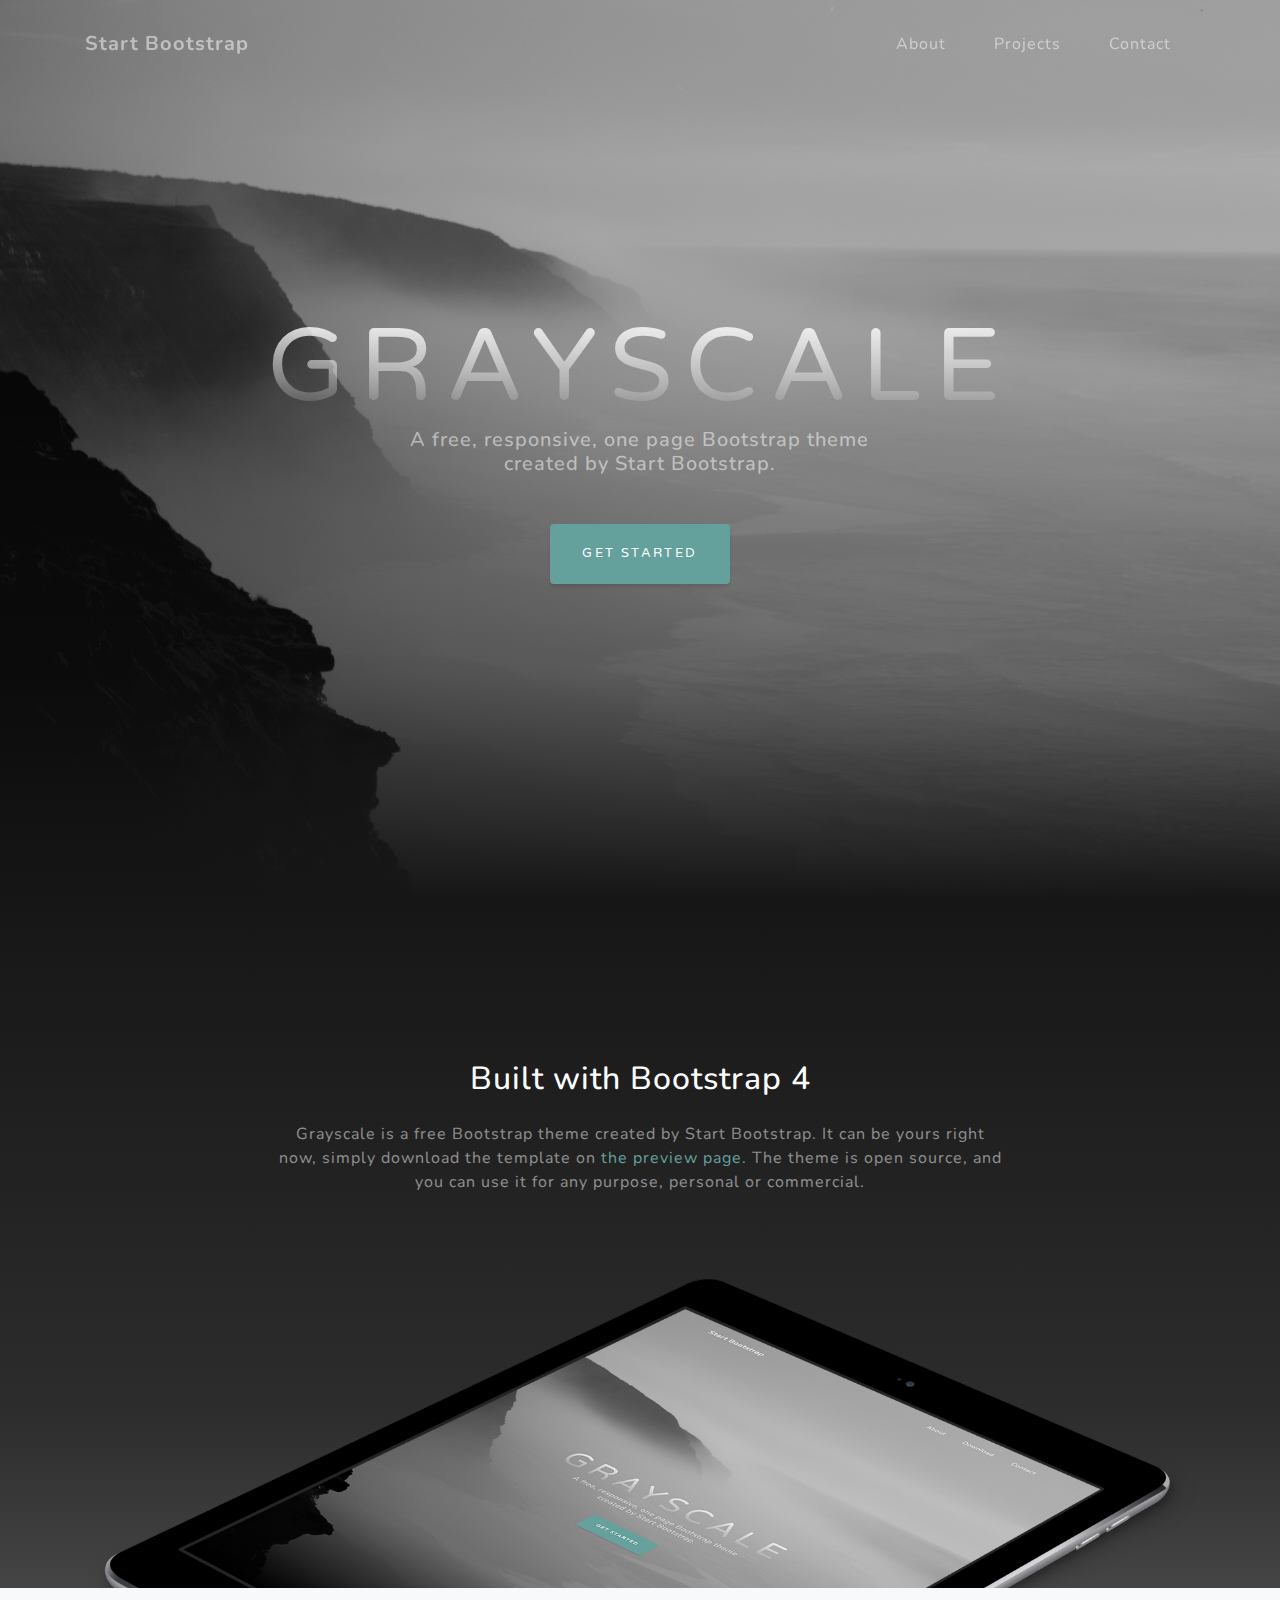
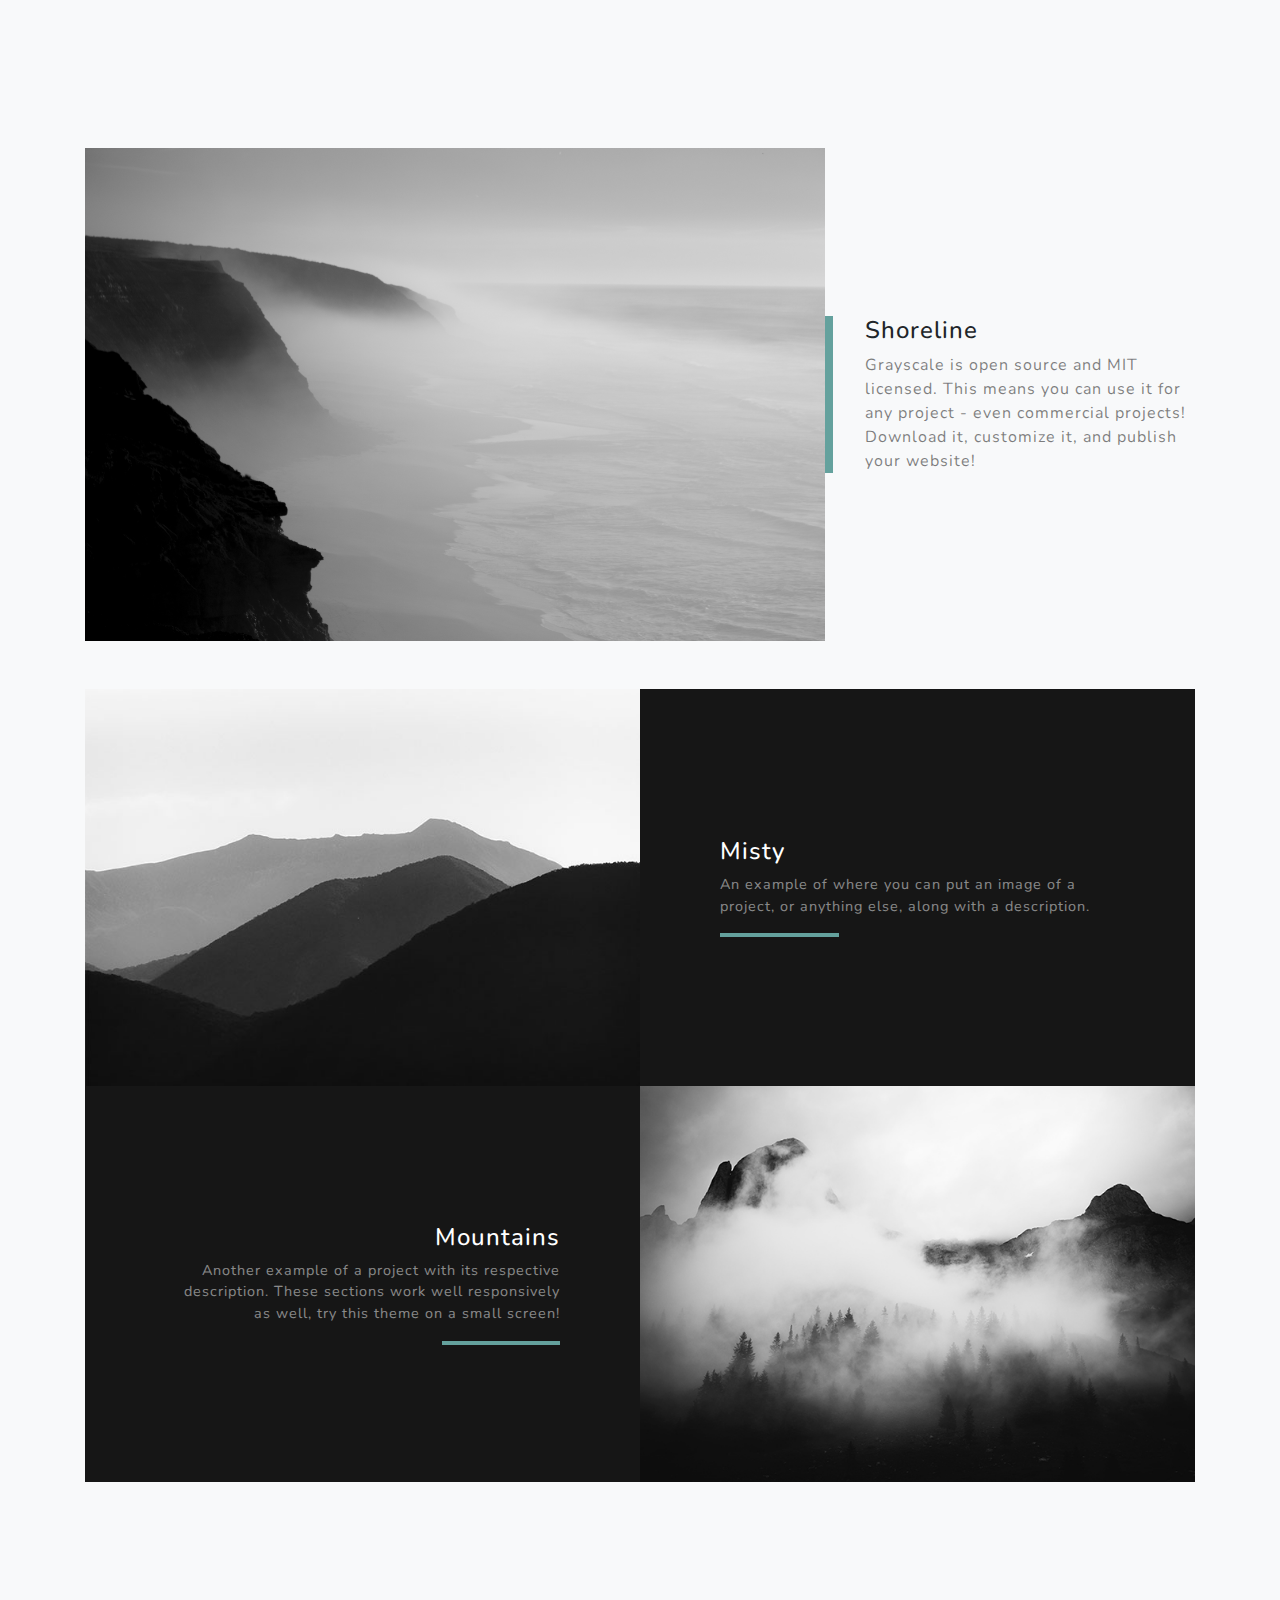
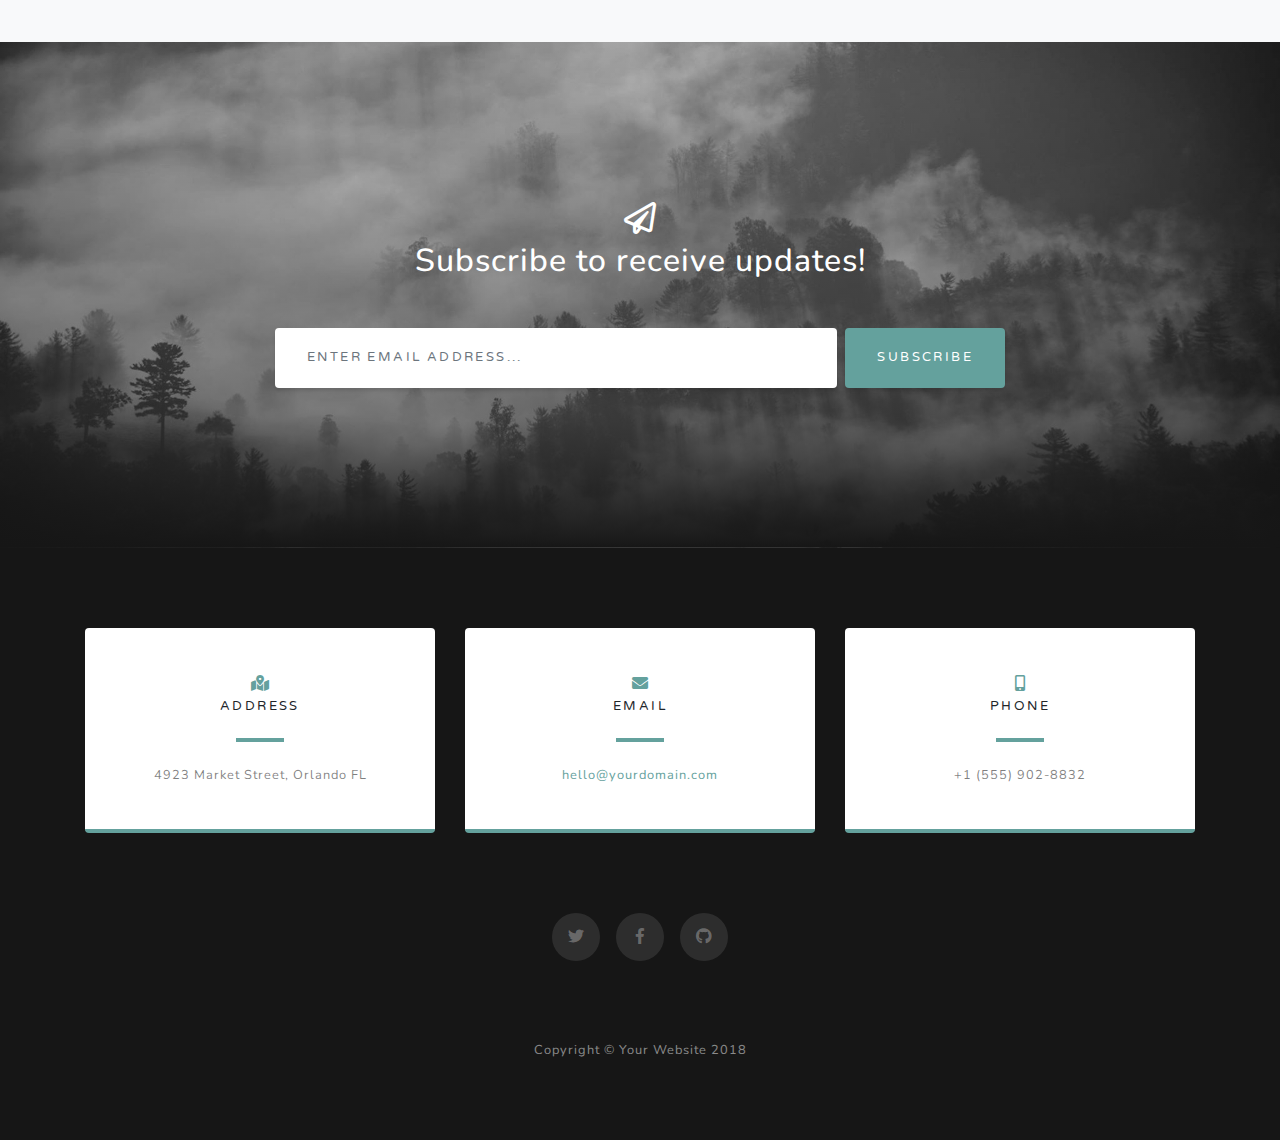
==== startbootstrap-grayscale-gh-pages/startbootstrap-grayscale-gh-pages/index.html @ c55bbbba "initial commit" ====
<!DOCTYPE html>
<html lang="en">

  <head>

    <meta charset="utf-8">
    <meta name="viewport" content="width=device-width, initial-scale=1, shrink-to-fit=no">
    <meta name="description" content="">
    <meta name="author" content="">

    <title>Grayscale - Start Bootstrap Theme</title>

    <!-- Bootstrap core CSS -->
    <link href="vendor/bootstrap/css/bootstrap.min.css" rel="stylesheet">

    <!-- Custom fonts for this template -->
    <link href="vendor/fontawesome-free/css/all.min.css" rel="stylesheet">
    <link href="https://fonts.googleapis.com/css?family=Varela+Round" rel="stylesheet">
    <link href="https://fonts.googleapis.com/css?family=Nunito:200,200i,300,300i,400,400i,600,600i,700,700i,800,800i,900,900i" rel="stylesheet">

    <!-- Custom styles for this template -->
    <link href="css/grayscale.min.css" rel="stylesheet">

  </head>

  <body id="page-top">

    <!-- Navigation -->
    <nav class="navbar navbar-expand-lg navbar-light fixed-top" id="mainNav">
      <div class="container">
        <a class="navbar-brand js-scroll-trigger" href="#page-top">Start Bootstrap</a>
        <button class="navbar-toggler navbar-toggler-right" type="button" data-toggle="collapse" data-target="#navbarResponsive" aria-controls="navbarResponsive" aria-expanded="false" aria-label="Toggle navigation">
          Menu
          <i class="fas fa-bars"></i>
        </button>
        <div class="collapse navbar-collapse" id="navbarResponsive">
          <ul class="navbar-nav ml-auto">
            <li class="nav-item">
              <a class="nav-link js-scroll-trigger" href="#about">About</a>
            </li>
            <li class="nav-item">
              <a class="nav-link js-scroll-trigger" href="#projects">Projects</a>
            </li>
            <li class="nav-item">
              <a class="nav-link js-scroll-trigger" href="#signup">Contact</a>
            </li>
          </ul>
        </div>
      </div>
    </nav>

    <!-- Header -->
    <header class="masthead">
      <div class="container d-flex h-100 align-items-center">
        <div class="mx-auto text-center">
          <h1 class="mx-auto my-0 text-uppercase">Grayscale</h1>
          <h2 class="text-white-50 mx-auto mt-2 mb-5">A free, responsive, one page Bootstrap theme created by Start Bootstrap.</h2>
          <a href="#about" class="btn btn-primary js-scroll-trigger">Get Started</a>
        </div>
      </div>
    </header>

    <!-- About Section -->
    <section id="about" class="about-section text-center">
      <div class="container">
        <div class="row">
          <div class="col-lg-8 mx-auto">
            <h2 class="text-white mb-4">Built with Bootstrap 4</h2>
            <p class="text-white-50">Grayscale is a free Bootstrap theme created by Start Bootstrap. It can be yours right now, simply download the template on
              <a href="http://startbootstrap.com/template-overviews/grayscale/">the preview page</a>. The theme is open source, and you can use it for any purpose, personal or commercial.</p>
          </div>
        </div>
        <img src="img/ipad.png" class="img-fluid" alt="">
      </div>
    </section>

    <!-- Projects Section -->
    <section id="projects" class="projects-section bg-light">
      <div class="container">

        <!-- Featured Project Row -->
        <div class="row align-items-center no-gutters mb-4 mb-lg-5">
          <div class="col-xl-8 col-lg-7">
            <img class="img-fluid mb-3 mb-lg-0" src="img/bg-masthead.jpg" alt="">
          </div>
          <div class="col-xl-4 col-lg-5">
            <div class="featured-text text-center text-lg-left">
              <h4>Shoreline</h4>
              <p class="text-black-50 mb-0">Grayscale is open source and MIT licensed. This means you can use it for any project - even commercial projects! Download it, customize it, and publish your website!</p>
            </div>
          </div>
        </div>

        <!-- Project One Row -->
        <div class="row justify-content-center no-gutters mb-5 mb-lg-0">
          <div class="col-lg-6">
            <img class="img-fluid" src="img/demo-image-01.jpg" alt="">
          </div>
          <div class="col-lg-6">
            <div class="bg-black text-center h-100 project">
              <div class="d-flex h-100">
                <div class="project-text w-100 my-auto text-center text-lg-left">
                  <h4 class="text-white">Misty</h4>
                  <p class="mb-0 text-white-50">An example of where you can put an image of a project, or anything else, along with a description.</p>
                  <hr class="d-none d-lg-block mb-0 ml-0">
                </div>
              </div>
            </div>
          </div>
        </div>

        <!-- Project Two Row -->
        <div class="row justify-content-center no-gutters">
          <div class="col-lg-6">
            <img class="img-fluid" src="img/demo-image-02.jpg" alt="">
          </div>
          <div class="col-lg-6 order-lg-first">
            <div class="bg-black text-center h-100 project">
              <div class="d-flex h-100">
                <div class="project-text w-100 my-auto text-center text-lg-right">
                  <h4 class="text-white">Mountains</h4>
                  <p class="mb-0 text-white-50">Another example of a project with its respective description. These sections work well responsively as well, try this theme on a small screen!</p>
                  <hr class="d-none d-lg-block mb-0 mr-0">
                </div>
              </div>
            </div>
          </div>
        </div>

      </div>
    </section>

    <!-- Signup Section -->
    <section id="signup" class="signup-section">
      <div class="container">
        <div class="row">
          <div class="col-md-10 col-lg-8 mx-auto text-center">

            <i class="far fa-paper-plane fa-2x mb-2 text-white"></i>
            <h2 class="text-white mb-5">Subscribe to receive updates!</h2>

            <form class="form-inline d-flex">
              <input type="email" class="form-control flex-fill mr-0 mr-sm-2 mb-3 mb-sm-0" id="inputEmail" placeholder="Enter email address...">
              <button type="submit" class="btn btn-primary mx-auto">Subscribe</button>
            </form>

          </div>
        </div>
      </div>
    </section>

    <!-- Contact Section -->
    <section class="contact-section bg-black">
      <div class="container">

        <div class="row">

          <div class="col-md-4 mb-3 mb-md-0">
            <div class="card py-4 h-100">
              <div class="card-body text-center">
                <i class="fas fa-map-marked-alt text-primary mb-2"></i>
                <h4 class="text-uppercase m-0">Address</h4>
                <hr class="my-4">
                <div class="small text-black-50">4923 Market Street, Orlando FL</div>
              </div>
            </div>
          </div>

          <div class="col-md-4 mb-3 mb-md-0">
            <div class="card py-4 h-100">
              <div class="card-body text-center">
                <i class="fas fa-envelope text-primary mb-2"></i>
                <h4 class="text-uppercase m-0">Email</h4>
                <hr class="my-4">
                <div class="small text-black-50">
                  <a href="#">hello@yourdomain.com</a>
                </div>
              </div>
            </div>
          </div>

          <div class="col-md-4 mb-3 mb-md-0">
            <div class="card py-4 h-100">
              <div class="card-body text-center">
                <i class="fas fa-mobile-alt text-primary mb-2"></i>
                <h4 class="text-uppercase m-0">Phone</h4>
                <hr class="my-4">
                <div class="small text-black-50">+1 (555) 902-8832</div>
              </div>
            </div>
          </div>
        </div>

        <div class="social d-flex justify-content-center">
          <a href="#" class="mx-2">
            <i class="fab fa-twitter"></i>
          </a>
          <a href="#" class="mx-2">
            <i class="fab fa-facebook-f"></i>
          </a>
          <a href="#" class="mx-2">
            <i class="fab fa-github"></i>
          </a>
        </div>

      </div>
    </section>

    <!-- Footer -->
    <footer class="bg-black small text-center text-white-50">
      <div class="container">
        Copyright &copy; Your Website 2018
      </div>
    </footer>

    <!-- Bootstrap core JavaScript -->
    <script src="vendor/jquery/jquery.min.js"></script>
    <script src="vendor/bootstrap/js/bootstrap.bundle.min.js"></script>

    <!-- Plugin JavaScript -->
    <script src="vendor/jquery-easing/jquery.easing.min.js"></script>

    <!-- Custom scripts for this template -->
    <script src="js/grayscale.min.js"></script>

  </body>

</html>
---- startbootstrap-grayscale-gh-pages/startbootstrap-grayscale-gh-pages/vendor/fontawesome-free/css/all.min.css ----
/*!
 * Font Awesome Free 5.2.0 by @fontawesome - https://fontawesome.com
 * License - https://fontawesome.com/license (Icons: CC BY 4.0, Fonts: SIL OFL 1.1, Code: MIT License)
 */
.fa,.fab,.fal,.far,.fas{-moz-osx-font-smoothing:grayscale;-webkit-font-smoothing:antialiased;display:inline-block;font-style:normal;font-variant:normal;text-rendering:auto;line-height:1}.fa-lg{font-size:1.33333em;line-height:.75em;vertical-align:-.0667em}.fa-xs{font-size:.75em}.fa-sm{font-size:.875em}.fa-1x{font-size:1em}.fa-2x{font-size:2em}.fa-3x{font-size:3em}.fa-4x{font-size:4em}.fa-5x{font-size:5em}.fa-6x{font-size:6em}.fa-7x{font-size:7em}.fa-8x{font-size:8em}.fa-9x{font-size:9em}.fa-10x{font-size:10em}.fa-fw{text-align:center;width:1.25em}.fa-ul{list-style-type:none;margin-left:2.5em;padding-left:0}.fa-ul>li{position:relative}.fa-li{left:-2em;position:absolute;text-align:center;width:2em;line-height:inherit}.fa-border{border:.08em solid #eee;border-radius:.1em;padding:.2em .25em .15em}.fa-pull-left{float:left}.fa-pull-right{float:right}.fa.fa-pull-left,.fab.fa-pull-left,.fal.fa-pull-left,.far.fa-pull-left,.fas.fa-pull-left{margin-right:.3em}.fa.fa-pull-right,.fab.fa-pull-right,.fal.fa-pull-right,.far.fa-pull-right,.fas.fa-pull-right{margin-left:.3em}.fa-spin{animation:a 2s infinite linear}.fa-pulse{animation:a 1s infinite steps(8)}@keyframes a{0%{transform:rotate(0deg)}to{transform:rotate(1turn)}}.fa-rotate-90{-ms-filter:"progid:DXImageTransform.Microsoft.BasicImage(rotation=1)";transform:rotate(90deg)}.fa-rotate-180{-ms-filter:"progid:DXImageTransform.Microsoft.BasicImage(rotation=2)";transform:rotate(180deg)}.fa-rotate-270{-ms-filter:"progid:DXImageTransform.Microsoft.BasicImage(rotation=3)";transform:rotate(270deg)}.fa-flip-horizontal{-ms-filter:"progid:DXImageTransform.Microsoft.BasicImage(rotation=0, mirror=1)";transform:scaleX(-1)}.fa-flip-vertical{transform:scaleY(-1)}.fa-flip-horizontal.fa-flip-vertical,.fa-flip-vertical{-ms-filter:"progid:DXImageTransform.Microsoft.BasicImage(rotation=2, mirror=1)"}.fa-flip-horizontal.fa-flip-vertical{transform:scale(-1)}:root .fa-flip-horizontal,:root .fa-flip-vertical,:root .fa-rotate-90,:root .fa-rotate-180,:root .fa-rotate-270{-webkit-filter:none;filter:none}.fa-stack{display:inline-block;height:2em;line-height:2em;position:relative;vertical-align:middle;width:2em}.fa-stack-1x,.fa-stack-2x{left:0;position:absolute;text-align:center;width:100%}.fa-stack-1x{line-height:inherit}.fa-stack-2x{font-size:2em}.fa-inverse{color:#fff}.fa-500px:before{content:"\f26e"}.fa-accessible-icon:before{content:"\f368"}.fa-accusoft:before{content:"\f369"}.fa-address-book:before{content:"\f2b9"}.fa-address-card:before{content:"\f2bb"}.fa-adjust:before{content:"\f042"}.fa-adn:before{content:"\f170"}.fa-adversal:before{content:"\f36a"}.fa-affiliatetheme:before{content:"\f36b"}.fa-air-freshener:before{content:"\f5d0"}.fa-algolia:before{content:"\f36c"}.fa-align-center:before{content:"\f037"}.fa-align-justify:before{content:"\f039"}.fa-align-left:before{content:"\f036"}.fa-align-right:before{content:"\f038"}.fa-allergies:before{content:"\f461"}.fa-amazon:before{content:"\f270"}.fa-amazon-pay:before{content:"\f42c"}.fa-ambulance:before{content:"\f0f9"}.fa-american-sign-language-interpreting:before{content:"\f2a3"}.fa-amilia:before{content:"\f36d"}.fa-anchor:before{content:"\f13d"}.fa-android:before{content:"\f17b"}.fa-angellist:before{content:"\f209"}.fa-angle-double-down:before{content:"\f103"}.fa-angle-double-left:before{content:"\f100"}.fa-angle-double-right:before{content:"\f101"}.fa-angle-double-up:before{content:"\f102"}.fa-angle-down:before{content:"\f107"}.fa-angle-left:before{content:"\f104"}.fa-angle-right:before{content:"\f105"}.fa-angle-up:before{content:"\f106"}.fa-angry:before{content:"\f556"}.fa-angrycreative:before{content:"\f36e"}.fa-angular:before{content:"\f420"}.fa-app-store:before{content:"\f36f"}.fa-app-store-ios:before{content:"\f370"}.fa-apper:before{content:"\f371"}.fa-apple:before{content:"\f179"}.fa-apple-alt:before{content:"\f5d1"}.fa-apple-pay:before{content:"\f415"}.fa-archive:before{content:"\f187"}.fa-archway:before{content:"\f557"}.fa-arrow-alt-circle-down:before{content:"\f358"}.fa-arrow-alt-circle-left:before{content:"\f359"}.fa-arrow-alt-circle-right:before{content:"\f35a"}.fa-arrow-alt-circle-up:before{content:"\f35b"}.fa-arrow-circle-down:before{content:"\f0ab"}.fa-arrow-circle-left:before{content:"\f0a8"}.fa-arrow-circle-right:before{content:"\f0a9"}.fa-arrow-circle-up:before{content:"\f0aa"}.fa-arrow-down:before{content:"\f063"}.fa-arrow-left:before{content:"\f060"}.fa-arrow-right:before{content:"\f061"}.fa-arrow-up:before{content:"\f062"}.fa-arrows-alt:before{content:"\f0b2"}.fa-arrows-alt-h:before{content:"\f337"}.fa-arrows-alt-v:before{content:"\f338"}.fa-assistive-listening-systems:before{content:"\f2a2"}.fa-asterisk:before{content:"\f069"}.fa-asymmetrik:before{content:"\f372"}.fa-at:before{content:"\f1fa"}.fa-atlas:before{content:"\f558"}.fa-atom:before{content:"\f5d2"}.fa-audible:before{content:"\f373"}.fa-audio-description:before{content:"\f29e"}.fa-autoprefixer:before{content:"\f41c"}.fa-avianex:before{content:"\f374"}.fa-aviato:before{content:"\f421"}.fa-award:before{content:"\f559"}.fa-aws:before{content:"\f375"}.fa-backspace:before{content:"\f55a"}.fa-backward:before{content:"\f04a"}.fa-balance-scale:before{content:"\f24e"}.fa-ban:before{content:"\f05e"}.fa-band-aid:before{content:"\f462"}.fa-bandcamp:before{content:"\f2d5"}.fa-barcode:before{content:"\f02a"}.fa-bars:before{content:"\f0c9"}.fa-baseball-ball:before{content:"\f433"}.fa-basketball-ball:before{content:"\f434"}.fa-bath:before{content:"\f2cd"}.fa-battery-empty:before{content:"\f244"}.fa-battery-full:before{content:"\f240"}.fa-battery-half:before{content:"\f242"}.fa-battery-quarter:before{content:"\f243"}.fa-battery-three-quarters:before{content:"\f241"}.fa-bed:before{content:"\f236"}.fa-beer:before{content:"\f0fc"}.fa-behance:before{content:"\f1b4"}.fa-behance-square:before{content:"\f1b5"}.fa-bell:before{content:"\f0f3"}.fa-bell-slash:before{content:"\f1f6"}.fa-bezier-curve:before{content:"\f55b"}.fa-bicycle:before{content:"\f206"}.fa-bimobject:before{content:"\f378"}.fa-binoculars:before{content:"\f1e5"}.fa-birthday-cake:before{content:"\f1fd"}.fa-bitbucket:before{content:"\f171"}.fa-bitcoin:before{content:"\f379"}.fa-bity:before{content:"\f37a"}.fa-black-tie:before{content:"\f27e"}.fa-blackberry:before{content:"\f37b"}.fa-blender:before{content:"\f517"}.fa-blind:before{content:"\f29d"}.fa-blogger:before{content:"\f37c"}.fa-blogger-b:before{content:"\f37d"}.fa-bluetooth:before{content:"\f293"}.fa-bluetooth-b:before{content:"\f294"}.fa-bold:before{content:"\f032"}.fa-bolt:before{content:"\f0e7"}.fa-bomb:before{content:"\f1e2"}.fa-bone:before{content:"\f5d7"}.fa-bong:before{content:"\f55c"}.fa-book:before{content:"\f02d"}.fa-book-open:before{content:"\f518"}.fa-book-reader:before{content:"\f5da"}.fa-bookmark:before{content:"\f02e"}.fa-bowling-ball:before{content:"\f436"}.fa-box:before{content:"\f466"}.fa-box-open:before{content:"\f49e"}.fa-boxes:before{content:"\f468"}.fa-braille:before{content:"\f2a1"}.fa-brain:before{content:"\f5dc"}.fa-briefcase:before{content:"\f0b1"}.fa-briefcase-medical:before{content:"\f469"}.fa-broadcast-tower:before{content:"\f519"}.fa-broom:before{content:"\f51a"}.fa-brush:before{content:"\f55d"}.fa-btc:before{content:"\f15a"}.fa-bug:before{content:"\f188"}.fa-building:before{content:"\f1ad"}.fa-bullhorn:before{content:"\f0a1"}.fa-bullseye:before{content:"\f140"}.fa-burn:before{content:"\f46a"}.fa-buromobelexperte:before{content:"\f37f"}.fa-bus:before{content:"\f207"}.fa-bus-alt:before{content:"\f55e"}.fa-buysellads:before{content:"\f20d"}.fa-calculator:before{content:"\f1ec"}.fa-calendar:before{content:"\f133"}.fa-calendar-alt:before{content:"\f073"}.fa-calendar-check:before{content:"\f274"}.fa-calendar-minus:before{content:"\f272"}.fa-calendar-plus:before{content:"\f271"}.fa-calendar-times:before{content:"\f273"}.fa-camera:before{content:"\f030"}.fa-camera-retro:before{content:"\f083"}.fa-cannabis:before{content:"\f55f"}.fa-capsules:before{content:"\f46b"}.fa-car:before{content:"\f1b9"}.fa-car-alt:before{content:"\f5de"}.fa-car-battery:before{content:"\f5df"}.fa-car-crash:before{content:"\f5e1"}.fa-car-side:before{content:"\f5e4"}.fa-caret-down:before{content:"\f0d7"}.fa-caret-left:before{content:"\f0d9"}.fa-caret-right:before{content:"\f0da"}.fa-caret-square-down:before{content:"\f150"}.fa-caret-square-left:before{content:"\f191"}.fa-caret-square-right:before{content:"\f152"}.fa-caret-square-up:before{content:"\f151"}.fa-caret-up:before{content:"\f0d8"}.fa-cart-arrow-down:before{content:"\f218"}.fa-cart-plus:before{content:"\f217"}.fa-cc-amazon-pay:before{content:"\f42d"}.fa-cc-amex:before{content:"\f1f3"}.fa-cc-apple-pay:before{content:"\f416"}.fa-cc-diners-club:before{content:"\f24c"}.fa-cc-discover:before{content:"\f1f2"}.fa-cc-jcb:before{content:"\f24b"}.fa-cc-mastercard:before{content:"\f1f1"}.fa-cc-paypal:before{content:"\f1f4"}.fa-cc-stripe:before{content:"\f1f5"}.fa-cc-visa:before{content:"\f1f0"}.fa-centercode:before{content:"\f380"}.fa-certificate:before{content:"\f0a3"}.fa-chalkboard:before{content:"\f51b"}.fa-chalkboard-teacher:before{content:"\f51c"}.fa-charging-station:before{content:"\f5e7"}.fa-chart-area:before{content:"\f1fe"}.fa-chart-bar:before{content:"\f080"}.fa-chart-line:before{content:"\f201"}.fa-chart-pie:before{content:"\f200"}.fa-check:before{content:"\f00c"}.fa-check-circle:before{content:"\f058"}.fa-check-double:before{content:"\f560"}.fa-check-square:before{content:"\f14a"}.fa-chess:before{content:"\f439"}.fa-chess-bishop:before{content:"\f43a"}.fa-chess-board:before{content:"\f43c"}.fa-chess-king:before{content:"\f43f"}.fa-chess-knight:before{content:"\f441"}.fa-chess-pawn:before{content:"\f443"}.fa-chess-queen:before{content:"\f445"}.fa-chess-rook:before{content:"\f447"}.fa-chevron-circle-down:before{content:"\f13a"}.fa-chevron-circle-left:before{content:"\f137"}.fa-chevron-circle-right:before{content:"\f138"}.fa-chevron-circle-up:before{content:"\f139"}.fa-chevron-down:before{content:"\f078"}.fa-chevron-left:before{content:"\f053"}.fa-chevron-right:before{content:"\f054"}.fa-chevron-up:before{content:"\f077"}.fa-child:before{content:"\f1ae"}.fa-chrome:before{content:"\f268"}.fa-church:before{content:"\f51d"}.fa-circle:before{content:"\f111"}.fa-circle-notch:before{content:"\f1ce"}.fa-clipboard:before{content:"\f328"}.fa-clipboard-check:before{content:"\f46c"}.fa-clipboard-list:before{content:"\f46d"}.fa-clock:before{content:"\f017"}.fa-clone:before{content:"\f24d"}.fa-closed-captioning:before{content:"\f20a"}.fa-cloud:before{content:"\f0c2"}.fa-cloud-download-alt:before{content:"\f381"}.fa-cloud-upload-alt:before{content:"\f382"}.fa-cloudscale:before{content:"\f383"}.fa-cloudsmith:before{content:"\f384"}.fa-cloudversify:before{content:"\f385"}.fa-cocktail:before{content:"\f561"}.fa-code:before{content:"\f121"}.fa-code-branch:before{content:"\f126"}.fa-codepen:before{content:"\f1cb"}.fa-codiepie:before{content:"\f284"}.fa-coffee:before{content:"\f0f4"}.fa-cog:before{content:"\f013"}.fa-cogs:before{content:"\f085"}.fa-coins:before{content:"\f51e"}.fa-columns:before{content:"\f0db"}.fa-comment:before{content:"\f075"}.fa-comment-alt:before{content:"\f27a"}.fa-comment-dots:before{content:"\f4ad"}.fa-comment-slash:before{content:"\f4b3"}.fa-comments:before{content:"\f086"}.fa-compact-disc:before{content:"\f51f"}.fa-compass:before{content:"\f14e"}.fa-compress:before{content:"\f066"}.fa-concierge-bell:before{content:"\f562"}.fa-connectdevelop:before{content:"\f20e"}.fa-contao:before{content:"\f26d"}.fa-cookie:before{content:"\f563"}.fa-cookie-bite:before{content:"\f564"}.fa-copy:before{content:"\f0c5"}.fa-copyright:before{content:"\f1f9"}.fa-couch:before{content:"\f4b8"}.fa-cpanel:before{content:"\f388"}.fa-creative-commons:before{content:"\f25e"}.fa-creative-commons-by:before{content:"\f4e7"}.fa-creative-commons-nc:before{content:"\f4e8"}.fa-creative-commons-nc-eu:before{content:"\f4e9"}.fa-creative-commons-nc-jp:before{content:"\f4ea"}.fa-creative-commons-nd:before{content:"\f4eb"}.fa-creative-commons-pd:before{content:"\f4ec"}.fa-creative-commons-pd-alt:before{content:"\f4ed"}.fa-creative-commons-remix:before{content:"\f4ee"}.fa-creative-commons-sa:before{content:"\f4ef"}.fa-creative-commons-sampling:before{content:"\f4f0"}.fa-creative-commons-sampling-plus:before{content:"\f4f1"}.fa-creative-commons-share:before{content:"\f4f2"}.fa-credit-card:before{content:"\f09d"}.fa-crop:before{content:"\f125"}.fa-crop-alt:before{content:"\f565"}.fa-crosshairs:before{content:"\f05b"}.fa-crow:before{content:"\f520"}.fa-crown:before{content:"\f521"}.fa-css3:before{content:"\f13c"}.fa-css3-alt:before{content:"\f38b"}.fa-cube:before{content:"\f1b2"}.fa-cubes:before{content:"\f1b3"}.fa-cut:before{content:"\f0c4"}.fa-cuttlefish:before{content:"\f38c"}.fa-d-and-d:before{content:"\f38d"}.fa-dashcube:before{content:"\f210"}.fa-database:before{content:"\f1c0"}.fa-deaf:before{content:"\f2a4"}.fa-delicious:before{content:"\f1a5"}.fa-deploydog:before{content:"\f38e"}.fa-deskpro:before{content:"\f38f"}.fa-desktop:before{content:"\f108"}.fa-deviantart:before{content:"\f1bd"}.fa-diagnoses:before{content:"\f470"}.fa-dice:before{content:"\f522"}.fa-dice-five:before{content:"\f523"}.fa-dice-four:before{content:"\f524"}.fa-dice-one:before{content:"\f525"}.fa-dice-six:before{content:"\f526"}.fa-dice-three:before{content:"\f527"}.fa-dice-two:before{content:"\f528"}.fa-digg:before{content:"\f1a6"}.fa-digital-ocean:before{content:"\f391"}.fa-digital-tachograph:before{content:"\f566"}.fa-directions:before{content:"\f5eb"}.fa-discord:before{content:"\f392"}.fa-discourse:before{content:"\f393"}.fa-divide:before{content:"\f529"}.fa-dizzy:before{content:"\f567"}.fa-dna:before{content:"\f471"}.fa-dochub:before{content:"\f394"}.fa-docker:before{content:"\f395"}.fa-dollar-sign:before{content:"\f155"}.fa-dolly:before{content:"\f472"}.fa-dolly-flatbed:before{content:"\f474"}.fa-donate:before{content:"\f4b9"}.fa-door-closed:before{content:"\f52a"}.fa-door-open:before{content:"\f52b"}.fa-dot-circle:before{content:"\f192"}.fa-dove:before{content:"\f4ba"}.fa-download:before{content:"\f019"}.fa-draft2digital:before{content:"\f396"}.fa-drafting-compass:before{content:"\f568"}.fa-draw-polygon:before{content:"\f5ee"}.fa-dribbble:before{content:"\f17d"}.fa-dribbble-square:before{content:"\f397"}.fa-dropbox:before{content:"\f16b"}.fa-drum:before{content:"\f569"}.fa-drum-steelpan:before{content:"\f56a"}.fa-drupal:before{content:"\f1a9"}.fa-dumbbell:before{content:"\f44b"}.fa-dyalog:before{content:"\f399"}.fa-earlybirds:before{content:"\f39a"}.fa-ebay:before{content:"\f4f4"}.fa-edge:before{content:"\f282"}.fa-edit:before{content:"\f044"}.fa-eject:before{content:"\f052"}.fa-elementor:before{content:"\f430"}.fa-ellipsis-h:before{content:"\f141"}.fa-ellipsis-v:before{content:"\f142"}.fa-ello:before{content:"\f5f1"}.fa-ember:before{content:"\f423"}.fa-empire:before{content:"\f1d1"}.fa-envelope:before{content:"\f0e0"}.fa-envelope-open:before{content:"\f2b6"}.fa-envelope-square:before{content:"\f199"}.fa-envira:before{content:"\f299"}.fa-equals:before{content:"\f52c"}.fa-eraser:before{content:"\f12d"}.fa-erlang:before{content:"\f39d"}.fa-ethereum:before{content:"\f42e"}.fa-etsy:before{content:"\f2d7"}.fa-euro-sign:before{content:"\f153"}.fa-exchange-alt:before{content:"\f362"}.fa-exclamation:before{content:"\f12a"}.fa-exclamation-circle:before{content:"\f06a"}.fa-exclamation-triangle:before{content:"\f071"}.fa-expand:before{content:"\f065"}.fa-expand-arrows-alt:before{content:"\f31e"}.fa-expeditedssl:before{content:"\f23e"}.fa-external-link-alt:before{content:"\f35d"}.fa-external-link-square-alt:before{content:"\f360"}.fa-eye:before{content:"\f06e"}.fa-eye-dropper:before{content:"\f1fb"}.fa-eye-slash:before{content:"\f070"}.fa-facebook:before{content:"\f09a"}.fa-facebook-f:before{content:"\f39e"}.fa-facebook-messenger:before{content:"\f39f"}.fa-facebook-square:before{content:"\f082"}.fa-fast-backward:before{content:"\f049"}.fa-fast-forward:before{content:"\f050"}.fa-fax:before{content:"\f1ac"}.fa-feather:before{content:"\f52d"}.fa-feather-alt:before{content:"\f56b"}.fa-female:before{content:"\f182"}.fa-fighter-jet:before{content:"\f0fb"}.fa-file:before{content:"\f15b"}.fa-file-alt:before{content:"\f15c"}.fa-file-archive:before{content:"\f1c6"}.fa-file-audio:before{content:"\f1c7"}.fa-file-code:before{content:"\f1c9"}.fa-file-contract:before{content:"\f56c"}.fa-file-download:before{content:"\f56d"}.fa-file-excel:before{content:"\f1c3"}.fa-file-export:before{content:"\f56e"}.fa-file-image:before{content:"\f1c5"}.fa-file-import:before{content:"\f56f"}.fa-file-invoice:before{content:"\f570"}.fa-file-invoice-dollar:before{content:"\f571"}.fa-file-medical:before{content:"\f477"}.fa-file-medical-alt:before{content:"\f478"}.fa-file-pdf:before{content:"\f1c1"}.fa-file-powerpoint:before{content:"\f1c4"}.fa-file-prescription:before{content:"\f572"}.fa-file-signature:before{content:"\f573"}.fa-file-upload:before{content:"\f574"}.fa-file-video:before{content:"\f1c8"}.fa-file-word:before{content:"\f1c2"}.fa-fill:before{content:"\f575"}.fa-fill-drip:before{content:"\f576"}.fa-film:before{content:"\f008"}.fa-filter:before{content:"\f0b0"}.fa-fingerprint:before{content:"\f577"}.fa-fire:before{content:"\f06d"}.fa-fire-extinguisher:before{content:"\f134"}.fa-firefox:before{content:"\f269"}.fa-first-aid:before{content:"\f479"}.fa-first-order:before{content:"\f2b0"}.fa-first-order-alt:before{content:"\f50a"}.fa-firstdraft:before{content:"\f3a1"}.fa-fish:before{content:"\f578"}.fa-flag:before{content:"\f024"}.fa-flag-checkered:before{content:"\f11e"}.fa-flask:before{content:"\f0c3"}.fa-flickr:before{content:"\f16e"}.fa-flipboard:before{content:"\f44d"}.fa-flushed:before{content:"\f579"}.fa-fly:before{content:"\f417"}.fa-folder:before{content:"\f07b"}.fa-folder-open:before{content:"\f07c"}.fa-font:before{content:"\f031"}.fa-font-awesome:before{content:"\f2b4"}.fa-font-awesome-alt:before{content:"\f35c"}.fa-font-awesome-flag:before{content:"\f425"}.fa-font-awesome-logo-full:before{content:"\f4e6"}.fa-fonticons:before{content:"\f280"}.fa-fonticons-fi:before{content:"\f3a2"}.fa-football-ball:before{content:"\f44e"}.fa-fort-awesome:before{content:"\f286"}.fa-fort-awesome-alt:before{content:"\f3a3"}.fa-forumbee:before{content:"\f211"}.fa-forward:before{content:"\f04e"}.fa-foursquare:before{content:"\f180"}.fa-free-code-camp:before{content:"\f2c5"}.fa-freebsd:before{content:"\f3a4"}.fa-frog:before{content:"\f52e"}.fa-frown:before{content:"\f119"}.fa-frown-open:before{content:"\f57a"}.fa-fulcrum:before{content:"\f50b"}.fa-futbol:before{content:"\f1e3"}.fa-galactic-republic:before{content:"\f50c"}.fa-galactic-senate:before{content:"\f50d"}.fa-gamepad:before{content:"\f11b"}.fa-gas-pump:before{content:"\f52f"}.fa-gavel:before{content:"\f0e3"}.fa-gem:before{content:"\f3a5"}.fa-genderless:before{content:"\f22d"}.fa-get-pocket:before{content:"\f265"}.fa-gg:before{content:"\f260"}.fa-gg-circle:before{content:"\f261"}.fa-gift:before{content:"\f06b"}.fa-git:before{content:"\f1d3"}.fa-git-square:before{content:"\f1d2"}.fa-github:before{content:"\f09b"}.fa-github-alt:before{content:"\f113"}.fa-github-square:before{content:"\f092"}.fa-gitkraken:before{content:"\f3a6"}.fa-gitlab:before{content:"\f296"}.fa-gitter:before{content:"\f426"}.fa-glass-martini:before{content:"\f000"}.fa-glass-martini-alt:before{content:"\f57b"}.fa-glasses:before{content:"\f530"}.fa-glide:before{content:"\f2a5"}.fa-glide-g:before{content:"\f2a6"}.fa-globe:before{content:"\f0ac"}.fa-globe-africa:before{content:"\f57c"}.fa-globe-americas:before{content:"\f57d"}.fa-globe-asia:before{content:"\f57e"}.fa-gofore:before{content:"\f3a7"}.fa-golf-ball:before{content:"\f450"}.fa-goodreads:before{content:"\f3a8"}.fa-goodreads-g:before{content:"\f3a9"}.fa-google:before{content:"\f1a0"}.fa-google-drive:before{content:"\f3aa"}.fa-google-play:before{content:"\f3ab"}.fa-google-plus:before{content:"\f2b3"}.fa-google-plus-g:before{content:"\f0d5"}.fa-google-plus-square:before{content:"\f0d4"}.fa-google-wallet:before{content:"\f1ee"}.fa-graduation-cap:before{content:"\f19d"}.fa-gratipay:before{content:"\f184"}.fa-grav:before{content:"\f2d6"}.fa-greater-than:before{content:"\f531"}.fa-greater-than-equal:before{content:"\f532"}.fa-grimace:before{content:"\f57f"}.fa-grin:before{content:"\f580"}.fa-grin-alt:before{content:"\f581"}.fa-grin-beam:before{content:"\f582"}.fa-grin-beam-sweat:before{content:"\f583"}.fa-grin-hearts:before{content:"\f584"}.fa-grin-squint:before{content:"\f585"}.fa-grin-squint-tears:before{content:"\f586"}.fa-grin-stars:before{content:"\f587"}.fa-grin-tears:before{content:"\f588"}.fa-grin-tongue:before{content:"\f589"}.fa-grin-tongue-squint:before{content:"\f58a"}.fa-grin-tongue-wink:before{content:"\f58b"}.fa-grin-wink:before{content:"\f58c"}.fa-grip-horizontal:before{content:"\f58d"}.fa-grip-vertical:before{content:"\f58e"}.fa-gripfire:before{content:"\f3ac"}.fa-grunt:before{content:"\f3ad"}.fa-gulp:before{content:"\f3ae"}.fa-h-square:before{content:"\f0fd"}.fa-hacker-news:before{content:"\f1d4"}.fa-hacker-news-square:before{content:"\f3af"}.fa-hackerrank:before{content:"\f5f7"}.fa-hand-holding:before{content:"\f4bd"}.fa-hand-holding-heart:before{content:"\f4be"}.fa-hand-holding-usd:before{content:"\f4c0"}.fa-hand-lizard:before{content:"\f258"}.fa-hand-paper:before{content:"\f256"}.fa-hand-peace:before{content:"\f25b"}.fa-hand-point-down:before{content:"\f0a7"}.fa-hand-point-left:before{content:"\f0a5"}.fa-hand-point-right:before{content:"\f0a4"}.fa-hand-point-up:before{content:"\f0a6"}.fa-hand-pointer:before{content:"\f25a"}.fa-hand-rock:before{content:"\f255"}.fa-hand-scissors:before{content:"\f257"}.fa-hand-spock:before{content:"\f259"}.fa-hands:before{content:"\f4c2"}.fa-hands-helping:before{content:"\f4c4"}.fa-handshake:before{content:"\f2b5"}.fa-hashtag:before{content:"\f292"}.fa-hdd:before{content:"\f0a0"}.fa-heading:before{content:"\f1dc"}.fa-headphones:before{content:"\f025"}.fa-headphones-alt:before{content:"\f58f"}.fa-headset:before{content:"\f590"}.fa-heart:before{content:"\f004"}.fa-heartbeat:before{content:"\f21e"}.fa-helicopter:before{content:"\f533"}.fa-highlighter:before{content:"\f591"}.fa-hips:before{content:"\f452"}.fa-hire-a-helper:before{content:"\f3b0"}.fa-history:before{content:"\f1da"}.fa-hockey-puck:before{content:"\f453"}.fa-home:before{content:"\f015"}.fa-hooli:before{content:"\f427"}.fa-hornbill:before{content:"\f592"}.fa-hospital:before{content:"\f0f8"}.fa-hospital-alt:before{content:"\f47d"}.fa-hospital-symbol:before{content:"\f47e"}.fa-hot-tub:before{content:"\f593"}.fa-hotel:before{content:"\f594"}.fa-hotjar:before{content:"\f3b1"}.fa-hourglass:before{content:"\f254"}.fa-hourglass-end:before{content:"\f253"}.fa-hourglass-half:before{content:"\f252"}.fa-hourglass-start:before{content:"\f251"}.fa-houzz:before{content:"\f27c"}.fa-html5:before{content:"\f13b"}.fa-hubspot:before{content:"\f3b2"}.fa-i-cursor:before{content:"\f246"}.fa-id-badge:before{content:"\f2c1"}.fa-id-card:before{content:"\f2c2"}.fa-id-card-alt:before{content:"\f47f"}.fa-image:before{content:"\f03e"}.fa-images:before{content:"\f302"}.fa-imdb:before{content:"\f2d8"}.fa-inbox:before{content:"\f01c"}.fa-indent:before{content:"\f03c"}.fa-industry:before{content:"\f275"}.fa-infinity:before{content:"\f534"}.fa-info:before{content:"\f129"}.fa-info-circle:before{content:"\f05a"}.fa-instagram:before{content:"\f16d"}.fa-internet-explorer:before{content:"\f26b"}.fa-ioxhost:before{content:"\f208"}.fa-italic:before{content:"\f033"}.fa-itunes:before{content:"\f3b4"}.fa-itunes-note:before{content:"\f3b5"}.fa-java:before{content:"\f4e4"}.fa-jedi-order:before{content:"\f50e"}.fa-jenkins:before{content:"\f3b6"}.fa-joget:before{content:"\f3b7"}.fa-joint:before{content:"\f595"}.fa-joomla:before{content:"\f1aa"}.fa-js:before{content:"\f3b8"}.fa-js-square:before{content:"\f3b9"}.fa-jsfiddle:before{content:"\f1cc"}.fa-kaggle:before{content:"\f5fa"}.fa-key:before{content:"\f084"}.fa-keybase:before{content:"\f4f5"}.fa-keyboard:before{content:"\f11c"}.fa-keycdn:before{content:"\f3ba"}.fa-kickstarter:before{content:"\f3bb"}.fa-kickstarter-k:before{content:"\f3bc"}.fa-kiss:before{content:"\f596"}.fa-kiss-beam:before{content:"\f597"}.fa-kiss-wink-heart:before{content:"\f598"}.fa-kiwi-bird:before{content:"\f535"}.fa-korvue:before{content:"\f42f"}.fa-language:before{content:"\f1ab"}.fa-laptop:before{content:"\f109"}.fa-laptop-code:before{content:"\f5fc"}.fa-laravel:before{content:"\f3bd"}.fa-lastfm:before{content:"\f202"}.fa-lastfm-square:before{content:"\f203"}.fa-laugh:before{content:"\f599"}.fa-laugh-beam:before{content:"\f59a"}.fa-laugh-squint:before{content:"\f59b"}.fa-laugh-wink:before{content:"\f59c"}.fa-layer-group:before{content:"\f5fd"}.fa-leaf:before{content:"\f06c"}.fa-leanpub:before{content:"\f212"}.fa-lemon:before{content:"\f094"}.fa-less:before{content:"\f41d"}.fa-less-than:before{content:"\f536"}.fa-less-than-equal:before{content:"\f537"}.fa-level-down-alt:before{content:"\f3be"}.fa-level-up-alt:before{content:"\f3bf"}.fa-life-ring:before{content:"\f1cd"}.fa-lightbulb:before{content:"\f0eb"}.fa-line:before{content:"\f3c0"}.fa-link:before{content:"\f0c1"}.fa-linkedin:before{content:"\f08c"}.fa-linkedin-in:before{content:"\f0e1"}.fa-linode:before{content:"\f2b8"}.fa-linux:before{content:"\f17c"}.fa-lira-sign:before{content:"\f195"}.fa-list:before{content:"\f03a"}.fa-list-alt:before{content:"\f022"}.fa-list-ol:before{content:"\f0cb"}.fa-list-ul:before{content:"\f0ca"}.fa-location-arrow:before{content:"\f124"}.fa-lock:before{content:"\f023"}.fa-lock-open:before{content:"\f3c1"}.fa-long-arrow-alt-down:before{content:"\f309"}.fa-long-arrow-alt-left:before{content:"\f30a"}.fa-long-arrow-alt-right:before{content:"\f30b"}.fa-long-arrow-alt-up:before{content:"\f30c"}.fa-low-vision:before{content:"\f2a8"}.fa-luggage-cart:before{content:"\f59d"}.fa-lyft:before{content:"\f3c3"}.fa-magento:before{content:"\f3c4"}.fa-magic:before{content:"\f0d0"}.fa-magnet:before{content:"\f076"}.fa-mailchimp:before{content:"\f59e"}.fa-male:before{content:"\f183"}.fa-mandalorian:before{content:"\f50f"}.fa-map:before{content:"\f279"}.fa-map-marked:before{content:"\f59f"}.fa-map-marked-alt:before{content:"\f5a0"}.fa-map-marker:before{content:"\f041"}.fa-map-marker-alt:before{content:"\f3c5"}.fa-map-pin:before{content:"\f276"}.fa-map-signs:before{content:"\f277"}.fa-markdown:before{content:"\f60f"}.fa-marker:before{content:"\f5a1"}.fa-mars:before{content:"\f222"}.fa-mars-double:before{content:"\f227"}.fa-mars-stroke:before{content:"\f229"}.fa-mars-stroke-h:before{content:"\f22b"}.fa-mars-stroke-v:before{content:"\f22a"}.fa-mastodon:before{content:"\f4f6"}.fa-maxcdn:before{content:"\f136"}.fa-medal:before{content:"\f5a2"}.fa-medapps:before{content:"\f3c6"}.fa-medium:before{content:"\f23a"}.fa-medium-m:before{content:"\f3c7"}.fa-medkit:before{content:"\f0fa"}.fa-medrt:before{content:"\f3c8"}.fa-meetup:before{content:"\f2e0"}.fa-megaport:before{content:"\f5a3"}.fa-meh:before{content:"\f11a"}.fa-meh-blank:before{content:"\f5a4"}.fa-meh-rolling-eyes:before{content:"\f5a5"}.fa-memory:before{content:"\f538"}.fa-mercury:before{content:"\f223"}.fa-microchip:before{content:"\f2db"}.fa-microphone:before{content:"\f130"}.fa-microphone-alt:before{content:"\f3c9"}.fa-microphone-alt-slash:before{content:"\f539"}.fa-microphone-slash:before{content:"\f131"}.fa-microscope:before{content:"\f610"}.fa-microsoft:before{content:"\f3ca"}.fa-minus:before{content:"\f068"}.fa-minus-circle:before{content:"\f056"}.fa-minus-square:before{content:"\f146"}.fa-mix:before{content:"\f3cb"}.fa-mixcloud:before{content:"\f289"}.fa-mizuni:before{content:"\f3cc"}.fa-mobile:before{content:"\f10b"}.fa-mobile-alt:before{content:"\f3cd"}.fa-modx:before{content:"\f285"}.fa-monero:before{content:"\f3d0"}.fa-money-bill:before{content:"\f0d6"}.fa-money-bill-alt:before{content:"\f3d1"}.fa-money-bill-wave:before{content:"\f53a"}.fa-money-bill-wave-alt:before{content:"\f53b"}.fa-money-check:before{content:"\f53c"}.fa-money-check-alt:before{content:"\f53d"}.fa-monument:before{content:"\f5a6"}.fa-moon:before{content:"\f186"}.fa-mortar-pestle:before{content:"\f5a7"}.fa-motorcycle:before{content:"\f21c"}.fa-mouse-pointer:before{content:"\f245"}.fa-music:before{content:"\f001"}.fa-napster:before{content:"\f3d2"}.fa-neos:before{content:"\f612"}.fa-neuter:before{content:"\f22c"}.fa-newspaper:before{content:"\f1ea"}.fa-nimblr:before{content:"\f5a8"}.fa-nintendo-switch:before{content:"\f418"}.fa-node:before{content:"\f419"}.fa-node-js:before{content:"\f3d3"}.fa-not-equal:before{content:"\f53e"}.fa-notes-medical:before{content:"\f481"}.fa-npm:before{content:"\f3d4"}.fa-ns8:before{content:"\f3d5"}.fa-nutritionix:before{content:"\f3d6"}.fa-object-group:before{content:"\f247"}.fa-object-ungroup:before{content:"\f248"}.fa-odnoklassniki:before{content:"\f263"}.fa-odnoklassniki-square:before{content:"\f264"}.fa-oil-can:before{content:"\f613"}.fa-old-republic:before{content:"\f510"}.fa-opencart:before{content:"\f23d"}.fa-openid:before{content:"\f19b"}.fa-opera:before{content:"\f26a"}.fa-optin-monster:before{content:"\f23c"}.fa-osi:before{content:"\f41a"}.fa-outdent:before{content:"\f03b"}.fa-page4:before{content:"\f3d7"}.fa-pagelines:before{content:"\f18c"}.fa-paint-brush:before{content:"\f1fc"}.fa-paint-roller:before{content:"\f5aa"}.fa-palette:before{content:"\f53f"}.fa-palfed:before{content:"\f3d8"}.fa-pallet:before{content:"\f482"}.fa-paper-plane:before{content:"\f1d8"}.fa-paperclip:before{content:"\f0c6"}.fa-parachute-box:before{content:"\f4cd"}.fa-paragraph:before{content:"\f1dd"}.fa-parking:before{content:"\f540"}.fa-passport:before{content:"\f5ab"}.fa-paste:before{content:"\f0ea"}.fa-patreon:before{content:"\f3d9"}.fa-pause:before{content:"\f04c"}.fa-pause-circle:before{content:"\f28b"}.fa-paw:before{content:"\f1b0"}.fa-paypal:before{content:"\f1ed"}.fa-pen:before{content:"\f304"}.fa-pen-alt:before{content:"\f305"}.fa-pen-fancy:before{content:"\f5ac"}.fa-pen-nib:before{content:"\f5ad"}.fa-pen-square:before{content:"\f14b"}.fa-pencil-alt:before{content:"\f303"}.fa-pencil-ruler:before{content:"\f5ae"}.fa-people-carry:before{content:"\f4ce"}.fa-percent:before{content:"\f295"}.fa-percentage:before{content:"\f541"}.fa-periscope:before{content:"\f3da"}.fa-phabricator:before{content:"\f3db"}.fa-phoenix-framework:before{content:"\f3dc"}.fa-phoenix-squadron:before{content:"\f511"}.fa-phone:before{content:"\f095"}.fa-phone-slash:before{content:"\f3dd"}.fa-phone-square:before{content:"\f098"}.fa-phone-volume:before{content:"\f2a0"}.fa-php:before{content:"\f457"}.fa-pied-piper:before{content:"\f2ae"}.fa-pied-piper-alt:before{content:"\f1a8"}.fa-pied-piper-hat:before{content:"\f4e5"}.fa-pied-piper-pp:before{content:"\f1a7"}.fa-piggy-bank:before{content:"\f4d3"}.fa-pills:before{content:"\f484"}.fa-pinterest:before{content:"\f0d2"}.fa-pinterest-p:before{content:"\f231"}.fa-pinterest-square:before{content:"\f0d3"}.fa-plane:before{content:"\f072"}.fa-plane-arrival:before{content:"\f5af"}.fa-plane-departure:before{content:"\f5b0"}.fa-play:before{content:"\f04b"}.fa-play-circle:before{content:"\f144"}.fa-playstation:before{content:"\f3df"}.fa-plug:before{content:"\f1e6"}.fa-plus:before{content:"\f067"}.fa-plus-circle:before{content:"\f055"}.fa-plus-square:before{content:"\f0fe"}.fa-podcast:before{content:"\f2ce"}.fa-poo:before{content:"\f2fe"}.fa-poop:before{content:"\f619"}.fa-portrait:before{content:"\f3e0"}.fa-pound-sign:before{content:"\f154"}.fa-power-off:before{content:"\f011"}.fa-prescription:before{content:"\f5b1"}.fa-prescription-bottle:before{content:"\f485"}.fa-prescription-bottle-alt:before{content:"\f486"}.fa-print:before{content:"\f02f"}.fa-procedures:before{content:"\f487"}.fa-product-hunt:before{content:"\f288"}.fa-project-diagram:before{content:"\f542"}.fa-pushed:before{content:"\f3e1"}.fa-puzzle-piece:before{content:"\f12e"}.fa-python:before{content:"\f3e2"}.fa-qq:before{content:"\f1d6"}.fa-qrcode:before{content:"\f029"}.fa-question:before{content:"\f128"}.fa-question-circle:before{content:"\f059"}.fa-quidditch:before{content:"\f458"}.fa-quinscape:before{content:"\f459"}.fa-quora:before{content:"\f2c4"}.fa-quote-left:before{content:"\f10d"}.fa-quote-right:before{content:"\f10e"}.fa-r-project:before{content:"\f4f7"}.fa-random:before{content:"\f074"}.fa-ravelry:before{content:"\f2d9"}.fa-react:before{content:"\f41b"}.fa-readme:before{content:"\f4d5"}.fa-rebel:before{content:"\f1d0"}.fa-receipt:before{content:"\f543"}.fa-recycle:before{content:"\f1b8"}.fa-red-river:before{content:"\f3e3"}.fa-reddit:before{content:"\f1a1"}.fa-reddit-alien:before{content:"\f281"}.fa-reddit-square:before{content:"\f1a2"}.fa-redo:before{content:"\f01e"}.fa-redo-alt:before{content:"\f2f9"}.fa-registered:before{content:"\f25d"}.fa-rendact:before{content:"\f3e4"}.fa-renren:before{content:"\f18b"}.fa-reply:before{content:"\f3e5"}.fa-reply-all:before{content:"\f122"}.fa-replyd:before{content:"\f3e6"}.fa-researchgate:before{content:"\f4f8"}.fa-resolving:before{content:"\f3e7"}.fa-retweet:before{content:"\f079"}.fa-rev:before{content:"\f5b2"}.fa-ribbon:before{content:"\f4d6"}.fa-road:before{content:"\f018"}.fa-robot:before{content:"\f544"}.fa-rocket:before{content:"\f135"}.fa-rocketchat:before{content:"\f3e8"}.fa-rockrms:before{content:"\f3e9"}.fa-route:before{content:"\f4d7"}.fa-rss:before{content:"\f09e"}.fa-rss-square:before{content:"\f143"}.fa-ruble-sign:before{content:"\f158"}.fa-ruler:before{content:"\f545"}.fa-ruler-combined:before{content:"\f546"}.fa-ruler-horizontal:before{content:"\f547"}.fa-ruler-vertical:before{content:"\f548"}.fa-rupee-sign:before{content:"\f156"}.fa-sad-cry:before{content:"\f5b3"}.fa-sad-tear:before{content:"\f5b4"}.fa-safari:before{content:"\f267"}.fa-sass:before{content:"\f41e"}.fa-save:before{content:"\f0c7"}.fa-schlix:before{content:"\f3ea"}.fa-school:before{content:"\f549"}.fa-screwdriver:before{content:"\f54a"}.fa-scribd:before{content:"\f28a"}.fa-search:before{content:"\f002"}.fa-search-minus:before{content:"\f010"}.fa-search-plus:before{content:"\f00e"}.fa-searchengin:before{content:"\f3eb"}.fa-seedling:before{content:"\f4d8"}.fa-sellcast:before{content:"\f2da"}.fa-sellsy:before{content:"\f213"}.fa-server:before{content:"\f233"}.fa-servicestack:before{content:"\f3ec"}.fa-shapes:before{content:"\f61f"}.fa-share:before{content:"\f064"}.fa-share-alt:before{content:"\f1e0"}.fa-share-alt-square:before{content:"\f1e1"}.fa-share-square:before{content:"\f14d"}.fa-shekel-sign:before{content:"\f20b"}.fa-shield-alt:before{content:"\f3ed"}.fa-ship:before{content:"\f21a"}.fa-shipping-fast:before{content:"\f48b"}.fa-shirtsinbulk:before{content:"\f214"}.fa-shoe-prints:before{content:"\f54b"}.fa-shopping-bag:before{content:"\f290"}.fa-shopping-basket:before{content:"\f291"}.fa-shopping-cart:before{content:"\f07a"}.fa-shopware:before{content:"\f5b5"}.fa-shower:before{content:"\f2cc"}.fa-shuttle-van:before{content:"\f5b6"}.fa-sign:before{content:"\f4d9"}.fa-sign-in-alt:before{content:"\f2f6"}.fa-sign-language:before{content:"\f2a7"}.fa-sign-out-alt:before{content:"\f2f5"}.fa-signal:before{content:"\f012"}.fa-signature:before{content:"\f5b7"}.fa-simplybuilt:before{content:"\f215"}.fa-sistrix:before{content:"\f3ee"}.fa-sitemap:before{content:"\f0e8"}.fa-sith:before{content:"\f512"}.fa-skull:before{content:"\f54c"}.fa-skyatlas:before{content:"\f216"}.fa-skype:before{content:"\f17e"}.fa-slack:before{content:"\f198"}.fa-slack-hash:before{content:"\f3ef"}.fa-sliders-h:before{content:"\f1de"}.fa-slideshare:before{content:"\f1e7"}.fa-smile:before{content:"\f118"}.fa-smile-beam:before{content:"\f5b8"}.fa-smile-wink:before{content:"\f4da"}.fa-smoking:before{content:"\f48d"}.fa-smoking-ban:before{content:"\f54d"}.fa-snapchat:before{content:"\f2ab"}.fa-snapchat-ghost:before{content:"\f2ac"}.fa-snapchat-square:before{content:"\f2ad"}.fa-snowflake:before{content:"\f2dc"}.fa-solar-panel:before{content:"\f5ba"}.fa-sort:before{content:"\f0dc"}.fa-sort-alpha-down:before{content:"\f15d"}.fa-sort-alpha-up:before{content:"\f15e"}.fa-sort-amount-down:before{content:"\f160"}.fa-sort-amount-up:before{content:"\f161"}.fa-sort-down:before{content:"\f0dd"}.fa-sort-numeric-down:before{content:"\f162"}.fa-sort-numeric-up:before{content:"\f163"}.fa-sort-up:before{content:"\f0de"}.fa-soundcloud:before{content:"\f1be"}.fa-spa:before{content:"\f5bb"}.fa-space-shuttle:before{content:"\f197"}.fa-speakap:before{content:"\f3f3"}.fa-spinner:before{content:"\f110"}.fa-splotch:before{content:"\f5bc"}.fa-spotify:before{content:"\f1bc"}.fa-spray-can:before{content:"\f5bd"}.fa-square:before{content:"\f0c8"}.fa-square-full:before{content:"\f45c"}.fa-squarespace:before{content:"\f5be"}.fa-stack-exchange:before{content:"\f18d"}.fa-stack-overflow:before{content:"\f16c"}.fa-stamp:before{content:"\f5bf"}.fa-star:before{content:"\f005"}.fa-star-half:before{content:"\f089"}.fa-star-half-alt:before{content:"\f5c0"}.fa-star-of-life:before{content:"\f621"}.fa-staylinked:before{content:"\f3f5"}.fa-steam:before{content:"\f1b6"}.fa-steam-square:before{content:"\f1b7"}.fa-steam-symbol:before{content:"\f3f6"}.fa-step-backward:before{content:"\f048"}.fa-step-forward:before{content:"\f051"}.fa-stethoscope:before{content:"\f0f1"}.fa-sticker-mule:before{content:"\f3f7"}.fa-sticky-note:before{content:"\f249"}.fa-stop:before{content:"\f04d"}.fa-stop-circle:before{content:"\f28d"}.fa-stopwatch:before{content:"\f2f2"}.fa-store:before{content:"\f54e"}.fa-store-alt:before{content:"\f54f"}.fa-strava:before{content:"\f428"}.fa-stream:before{content:"\f550"}.fa-street-view:before{content:"\f21d"}.fa-strikethrough:before{content:"\f0cc"}.fa-stripe:before{content:"\f429"}.fa-stripe-s:before{content:"\f42a"}.fa-stroopwafel:before{content:"\f551"}.fa-studiovinari:before{content:"\f3f8"}.fa-stumbleupon:before{content:"\f1a4"}.fa-stumbleupon-circle:before{content:"\f1a3"}.fa-subscript:before{content:"\f12c"}.fa-subway:before{content:"\f239"}.fa-suitcase:before{content:"\f0f2"}.fa-suitcase-rolling:before{content:"\f5c1"}.fa-sun:before{content:"\f185"}.fa-superpowers:before{content:"\f2dd"}.fa-superscript:before{content:"\f12b"}.fa-supple:before{content:"\f3f9"}.fa-surprise:before{content:"\f5c2"}.fa-swatchbook:before{content:"\f5c3"}.fa-swimmer:before{content:"\f5c4"}.fa-swimming-pool:before{content:"\f5c5"}.fa-sync:before{content:"\f021"}.fa-sync-alt:before{content:"\f2f1"}.fa-syringe:before{content:"\f48e"}.fa-table:before{content:"\f0ce"}.fa-table-tennis:before{content:"\f45d"}.fa-tablet:before{content:"\f10a"}.fa-tablet-alt:before{content:"\f3fa"}.fa-tablets:before{content:"\f490"}.fa-tachometer-alt:before{content:"\f3fd"}.fa-tag:before{content:"\f02b"}.fa-tags:before{content:"\f02c"}.fa-tape:before{content:"\f4db"}.fa-tasks:before{content:"\f0ae"}.fa-taxi:before{content:"\f1ba"}.fa-teamspeak:before{content:"\f4f9"}.fa-teeth:before{content:"\f62e"}.fa-teeth-open:before{content:"\f62f"}.fa-telegram:before{content:"\f2c6"}.fa-telegram-plane:before{content:"\f3fe"}.fa-tencent-weibo:before{content:"\f1d5"}.fa-terminal:before{content:"\f120"}.fa-text-height:before{content:"\f034"}.fa-text-width:before{content:"\f035"}.fa-th:before{content:"\f00a"}.fa-th-large:before{content:"\f009"}.fa-th-list:before{content:"\f00b"}.fa-theater-masks:before{content:"\f630"}.fa-themeco:before{content:"\f5c6"}.fa-themeisle:before{content:"\f2b2"}.fa-thermometer:before{content:"\f491"}.fa-thermometer-empty:before{content:"\f2cb"}.fa-thermometer-full:before{content:"\f2c7"}.fa-thermometer-half:before{content:"\f2c9"}.fa-thermometer-quarter:before{content:"\f2ca"}.fa-thermometer-three-quarters:before{content:"\f2c8"}.fa-thumbs-down:before{content:"\f165"}.fa-thumbs-up:before{content:"\f164"}.fa-thumbtack:before{content:"\f08d"}.fa-ticket-alt:before{content:"\f3ff"}.fa-times:before{content:"\f00d"}.fa-times-circle:before{content:"\f057"}.fa-tint:before{content:"\f043"}.fa-tint-slash:before{content:"\f5c7"}.fa-tired:before{content:"\f5c8"}.fa-toggle-off:before{content:"\f204"}.fa-toggle-on:before{content:"\f205"}.fa-toolbox:before{content:"\f552"}.fa-tooth:before{content:"\f5c9"}.fa-trade-federation:before{content:"\f513"}.fa-trademark:before{content:"\f25c"}.fa-traffic-light:before{content:"\f637"}.fa-train:before{content:"\f238"}.fa-transgender:before{content:"\f224"}.fa-transgender-alt:before{content:"\f225"}.fa-trash:before{content:"\f1f8"}.fa-trash-alt:before{content:"\f2ed"}.fa-tree:before{content:"\f1bb"}.fa-trello:before{content:"\f181"}.fa-tripadvisor:before{content:"\f262"}.fa-trophy:before{content:"\f091"}.fa-truck:before{content:"\f0d1"}.fa-truck-loading:before{content:"\f4de"}.fa-truck-monster:before{content:"\f63b"}.fa-truck-moving:before{content:"\f4df"}.fa-truck-pickup:before{content:"\f63c"}.fa-tshirt:before{content:"\f553"}.fa-tty:before{content:"\f1e4"}.fa-tumblr:before{content:"\f173"}.fa-tumblr-square:before{content:"\f174"}.fa-tv:before{content:"\f26c"}.fa-twitch:before{content:"\f1e8"}.fa-twitter:before{content:"\f099"}.fa-twitter-square:before{content:"\f081"}.fa-typo3:before{content:"\f42b"}.fa-uber:before{content:"\f402"}.fa-uikit:before{content:"\f403"}.fa-umbrella:before{content:"\f0e9"}.fa-umbrella-beach:before{content:"\f5ca"}.fa-underline:before{content:"\f0cd"}.fa-undo:before{content:"\f0e2"}.fa-undo-alt:before{content:"\f2ea"}.fa-uniregistry:before{content:"\f404"}.fa-universal-access:before{content:"\f29a"}.fa-university:before{content:"\f19c"}.fa-unlink:before{content:"\f127"}.fa-unlock:before{content:"\f09c"}.fa-unlock-alt:before{content:"\f13e"}.fa-untappd:before{content:"\f405"}.fa-upload:before{content:"\f093"}.fa-usb:before{content:"\f287"}.fa-user:before{content:"\f007"}.fa-user-alt:before{content:"\f406"}.fa-user-alt-slash:before{content:"\f4fa"}.fa-user-astronaut:before{content:"\f4fb"}.fa-user-check:before{content:"\f4fc"}.fa-user-circle:before{content:"\f2bd"}.fa-user-clock:before{content:"\f4fd"}.fa-user-cog:before{content:"\f4fe"}.fa-user-edit:before{content:"\f4ff"}.fa-user-friends:before{content:"\f500"}.fa-user-graduate:before{content:"\f501"}.fa-user-lock:before{content:"\f502"}.fa-user-md:before{content:"\f0f0"}.fa-user-minus:before{content:"\f503"}.fa-user-ninja:before{content:"\f504"}.fa-user-plus:before{content:"\f234"}.fa-user-secret:before{content:"\f21b"}.fa-user-shield:before{content:"\f505"}.fa-user-slash:before{content:"\f506"}.fa-user-tag:before{content:"\f507"}.fa-user-tie:before{content:"\f508"}.fa-user-times:before{content:"\f235"}.fa-users:before{content:"\f0c0"}.fa-users-cog:before{content:"\f509"}.fa-ussunnah:before{content:"\f407"}.fa-utensil-spoon:before{content:"\f2e5"}.fa-utensils:before{content:"\f2e7"}.fa-vaadin:before{content:"\f408"}.fa-vector-square:before{content:"\f5cb"}.fa-venus:before{content:"\f221"}.fa-venus-double:before{content:"\f226"}.fa-venus-mars:before{content:"\f228"}.fa-viacoin:before{content:"\f237"}.fa-viadeo:before{content:"\f2a9"}.fa-viadeo-square:before{content:"\f2aa"}.fa-vial:before{content:"\f492"}.fa-vials:before{content:"\f493"}.fa-viber:before{content:"\f409"}.fa-video:before{content:"\f03d"}.fa-video-slash:before{content:"\f4e2"}.fa-vimeo:before{content:"\f40a"}.fa-vimeo-square:before{content:"\f194"}.fa-vimeo-v:before{content:"\f27d"}.fa-vine:before{content:"\f1ca"}.fa-vk:before{content:"\f189"}.fa-vnv:before{content:"\f40b"}.fa-volleyball-ball:before{content:"\f45f"}.fa-volume-down:before{content:"\f027"}.fa-volume-off:before{content:"\f026"}.fa-volume-up:before{content:"\f028"}.fa-vuejs:before{content:"\f41f"}.fa-walking:before{content:"\f554"}.fa-wallet:before{content:"\f555"}.fa-warehouse:before{content:"\f494"}.fa-weebly:before{content:"\f5cc"}.fa-weibo:before{content:"\f18a"}.fa-weight:before{content:"\f496"}.fa-weight-hanging:before{content:"\f5cd"}.fa-weixin:before{content:"\f1d7"}.fa-whatsapp:before{content:"\f232"}.fa-whatsapp-square:before{content:"\f40c"}.fa-wheelchair:before{content:"\f193"}.fa-whmcs:before{content:"\f40d"}.fa-wifi:before{content:"\f1eb"}.fa-wikipedia-w:before{content:"\f266"}.fa-window-close:before{content:"\f410"}.fa-window-maximize:before{content:"\f2d0"}.fa-window-minimize:before{content:"\f2d1"}.fa-window-restore:before{content:"\f2d2"}.fa-windows:before{content:"\f17a"}.fa-wine-glass:before{content:"\f4e3"}.fa-wine-glass-alt:before{content:"\f5ce"}.fa-wix:before{content:"\f5cf"}.fa-wolf-pack-battalion:before{content:"\f514"}.fa-won-sign:before{content:"\f159"}.fa-wordpress:before{content:"\f19a"}.fa-wordpress-simple:before{content:"\f411"}.fa-wpbeginner:before{content:"\f297"}.fa-wpexplorer:before{content:"\f2de"}.fa-wpforms:before{content:"\f298"}.fa-wrench:before{content:"\f0ad"}.fa-x-ray:before{content:"\f497"}.fa-xbox:before{content:"\f412"}.fa-xing:before{content:"\f168"}.fa-xing-square:before{content:"\f169"}.fa-y-combinator:before{content:"\f23b"}.fa-yahoo:before{content:"\f19e"}.fa-yandex:before{content:"\f413"}.fa-yandex-international:before{content:"\f414"}.fa-yelp:before{content:"\f1e9"}.fa-yen-sign:before{content:"\f157"}.fa-yoast:before{content:"\f2b1"}.fa-youtube:before{content:"\f167"}.fa-youtube-square:before{content:"\f431"}.fa-zhihu:before{content:"\f63f"}.sr-only{border:0;clip:rect(0,0,0,0);height:1px;margin:-1px;overflow:hidden;padding:0;position:absolute;width:1px}.sr-only-focusable:active,.sr-only-focusable:focus{clip:auto;height:auto;margin:0;overflow:visible;position:static;width:auto}@font-face{font-family:"Font Awesome 5 Brands";font-style:normal;font-weight:normal;src:url(../webfonts/fa-brands-400.eot);src:url(../webfonts/fa-brands-400.eot?#iefix) format("embedded-opentype"),url(../webfonts/fa-brands-400.woff2) format("woff2"),url(../webfonts/fa-brands-400.woff) format("woff"),url(../webfonts/fa-brands-400.ttf) format("truetype"),url(../webfonts/fa-brands-400.svg#fontawesome) format("svg")}.fab{font-family:"Font Awesome 5 Brands"}@font-face{font-family:"Font Awesome 5 Free";font-style:normal;font-weight:400;src:url(../webfonts/fa-regular-400.eot);src:url(../webfonts/fa-regular-400.eot?#iefix) format("embedded-opentype"),url(../webfonts/fa-regular-400.woff2) format("woff2"),url(../webfonts/fa-regular-400.woff) format("woff"),url(../webfonts/fa-regular-400.ttf) format("truetype"),url(../webfonts/fa-regular-400.svg#fontawesome) format("svg")}.far{font-weight:400}@font-face{font-family:"Font Awesome 5 Free";font-style:normal;font-weight:900;src:url(../webfonts/fa-solid-900.eot);src:url(../webfonts/fa-solid-900.eot?#iefix) format("embedded-opentype"),url(../webfonts/fa-solid-900.woff2) format("woff2"),url(../webfonts/fa-solid-900.woff) format("woff"),url(../webfonts/fa-solid-900.ttf) format("truetype"),url(../webfonts/fa-solid-900.svg#fontawesome) format("svg")}.fa,.far,.fas{font-family:"Font Awesome 5 Free"}.fa,.fas{font-weight:900}
---- startbootstrap-grayscale-gh-pages/startbootstrap-grayscale-gh-pages/css/grayscale.min.css ----
/*!
 * Start Bootstrap - Grayscale v5.0.1 (https://startbootstrap.com/template-overviews/grayscale)
 * Copyright 2013-2018 Start Bootstrap
 * Licensed under MIT (https://github.com/BlackrockDigital/startbootstrap-grayscale/blob/master/LICENSE)
 */#mainNav{min-height:56px;background-color:#fff}#mainNav .navbar-toggler{font-size:80%;padding:.75rem;color:#64a19d;border:1px solid #64a19d}#mainNav .navbar-toggler:focus{outline:0}#mainNav .navbar-brand{color:#161616;font-weight:700;padding:.9rem 0}#mainNav .navbar-nav .nav-item:hover{color:fade(white,80%);outline:0;background-color:transparent}#mainNav .navbar-nav .nav-item:active,#mainNav .navbar-nav .nav-item:focus{outline:0;background-color:transparent}@media (min-width:992px){#mainNav{padding-top:0;padding-bottom:0;border-bottom:none;background-color:transparent;transition:background-color .3s ease-in-out}#mainNav .navbar-brand{padding:.5rem 0;color:rgba(255,255,255,.5)}#mainNav .nav-link{transition:none;padding:2rem 1.5rem;color:rgba(255,255,255,.5)}#mainNav .nav-link:hover{color:rgba(255,255,255,.75)}#mainNav .nav-link:active{color:#fff}#mainNav.navbar-shrink{background-color:#fff}#mainNav.navbar-shrink .navbar-brand{color:#161616}#mainNav.navbar-shrink .nav-link{color:#161616;padding:1.5rem 1.5rem 1.25rem;border-bottom:.25rem solid transparent}#mainNav.navbar-shrink .nav-link:hover{color:#64a19d}#mainNav.navbar-shrink .nav-link:active{color:#467370}#mainNav.navbar-shrink .nav-link.active{color:#64a19d;outline:0;border-bottom:.25rem solid #64a19d}}.masthead{position:relative;width:100%;height:auto;min-height:35rem;padding:15rem 0;background:linear-gradient(to bottom,rgba(22,22,22,.1) 0,rgba(22,22,22,.5) 75%,#161616 100%),url(../img/bg-masthead.jpg);background-position:center;background-repeat:no-repeat;background-attachment:scroll;background-size:cover}.masthead h1{font-family:'Varela Round';font-size:2.5rem;line-height:2.5rem;letter-spacing:.8rem;background:-webkit-linear-gradient(rgba(255,255,255,.9),rgba(255,255,255,0));-webkit-text-fill-color:transparent;-webkit-background-clip:text}.masthead h2{max-width:20rem;font-size:1rem}@media (min-width:768px){.masthead h1{font-size:4rem;line-height:4rem}}@media (min-width:992px){.masthead{height:100vh;padding:0}.masthead h1{font-size:6.5rem;line-height:6.5rem;letter-spacing:.8rem}.masthead h2{max-width:30rem;font-size:1.25rem}}.btn{box-shadow:0 .1875rem .1875rem 0 rgba(0,0,0,.1)!important;padding:1.25rem 2rem;font-family:'Varela Round';font-size:80%;text-transform:uppercase;letter-spacing:.15rem;border:0}.btn-primary{background-color:#64a19d}.btn-primary:hover{background-color:#4f837f}.btn-primary:focus{background-color:#4f837f;color:#fff}.btn-primary:active{background-color:#467370!important}.about-section{padding-top:10rem;background:linear-gradient(to bottom,#161616 0,rgba(22,22,22,.9) 75%,rgba(22,22,22,.8) 100%)}.about-section p{margin-bottom:5rem}.projects-section{padding:10rem 0}.projects-section .featured-text{padding:2rem}@media (min-width:992px){.projects-section .featured-text{padding:0 0 0 2rem;border-left:.5rem solid #64a19d}}.projects-section .project-text{padding:3rem;font-size:90%}@media (min-width:992px){.projects-section .project-text{padding:5rem}.projects-section .project-text hr{border-color:#64a19d;border-width:.25rem;width:30%}}.signup-section{padding:10rem 0;background:linear-gradient(to bottom,rgba(22,22,22,.1) 0,rgba(22,22,22,.5) 75%,#161616 100%),url(../img/bg-signup.jpg);background-position:center;background-repeat:no-repeat;background-attachment:scroll;background-size:cover}.signup-section .form-inline input{box-shadow:0 .1875rem .1875rem 0 rgba(0,0,0,.1)!important;padding:1.25rem 2rem;height:auto;font-family:'Varela Round';font-size:80%;text-transform:uppercase;letter-spacing:.15rem;border:0}.contact-section{padding:5rem 0 0}.contact-section .card{border:0;border-bottom:.25rem solid #64a19d}.contact-section .card h4{font-size:.8rem;font-family:'Varela Round';text-transform:uppercase;letter-spacing:.15rem}.contact-section .card hr{border-color:#64a19d;border-width:.25rem;width:3rem}.contact-section .social{margin-top:5rem}.contact-section .social a{text-align:center;height:3rem;width:3rem;background:rgba(255,255,255,.1);border-radius:100%;line-height:3rem;color:rgba(255,255,255,.3)}.contact-section .social a:hover{color:rgba(255,255,255,.5)}.contact-section .social a:active{color:#fff}body{font-family:Nunito;letter-spacing:.0625em}a{color:#64a19d}a:focus,a:hover{text-decoration:none;color:#3c6360}.bg-black{background-color:#161616!important}.bg-primary{background-color:#64a19d!important}.text-primary{color:#64a19d!important}footer{padding:5rem 0}
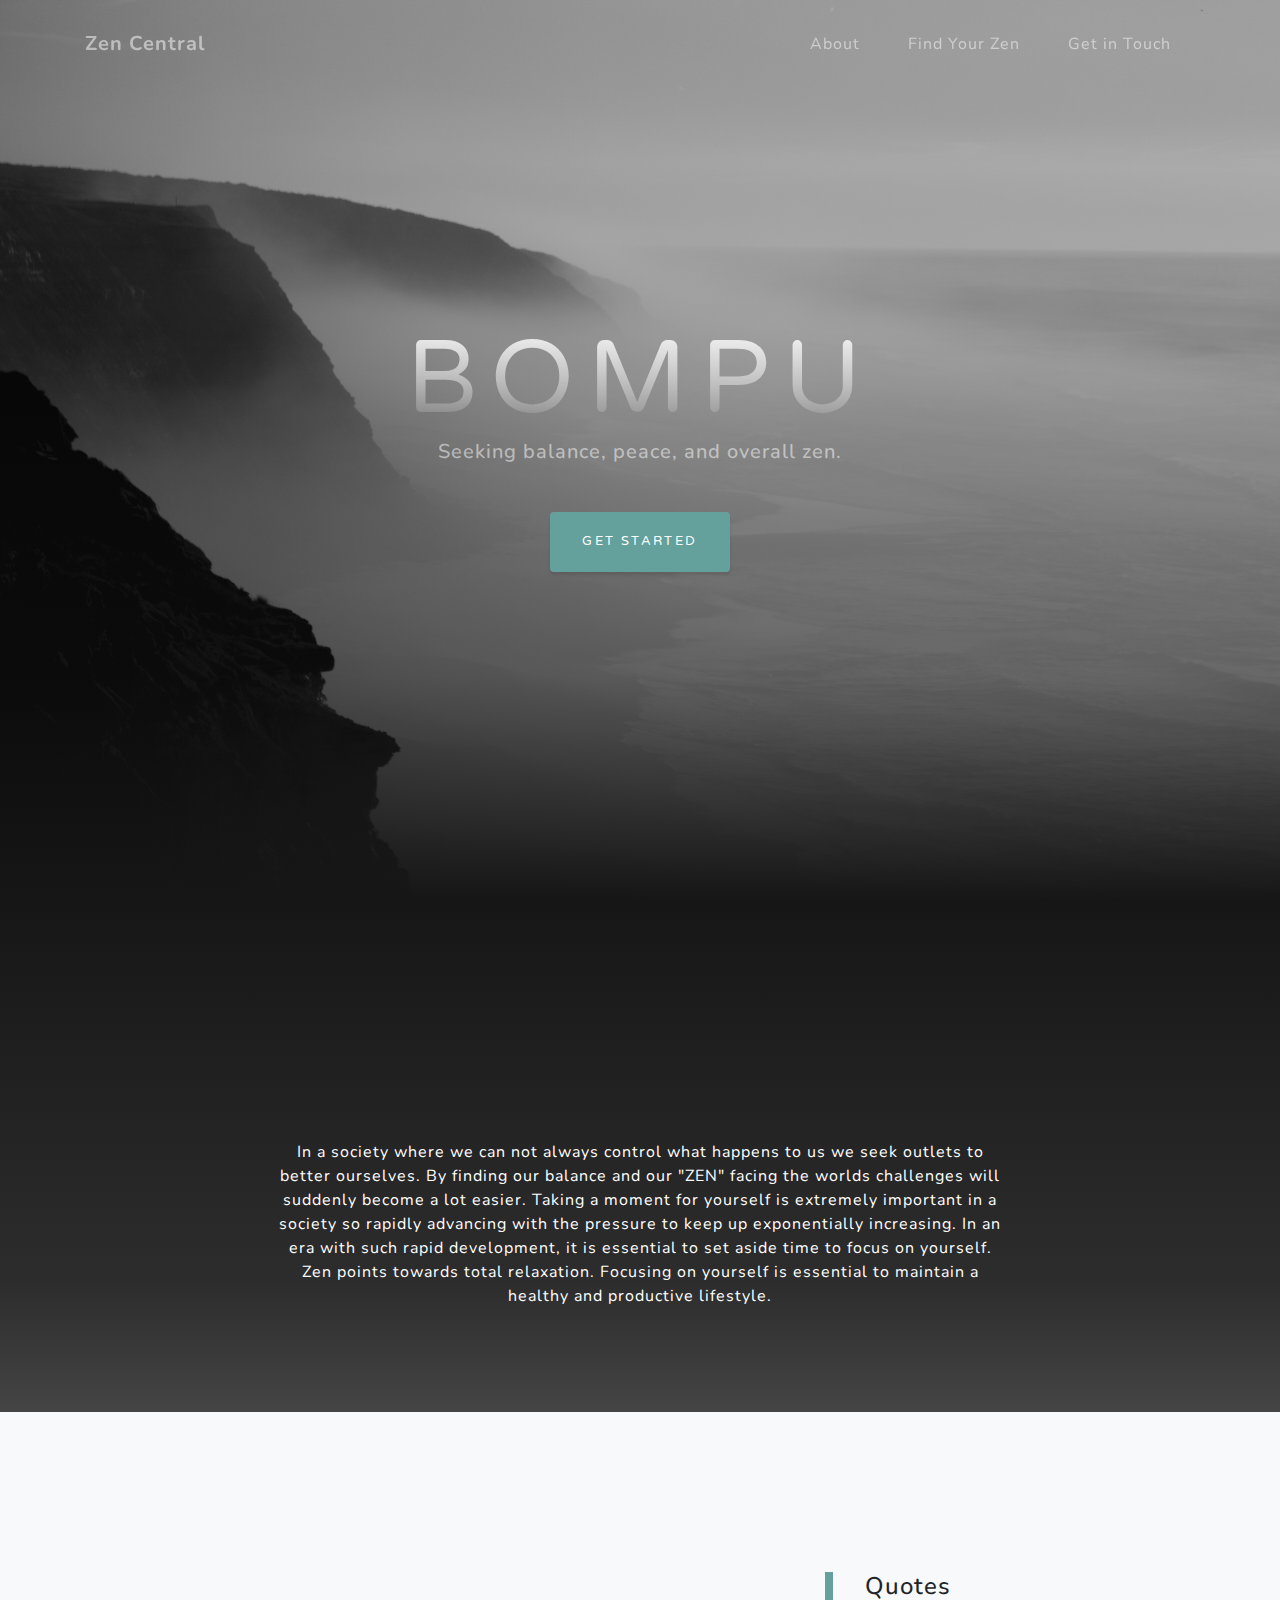
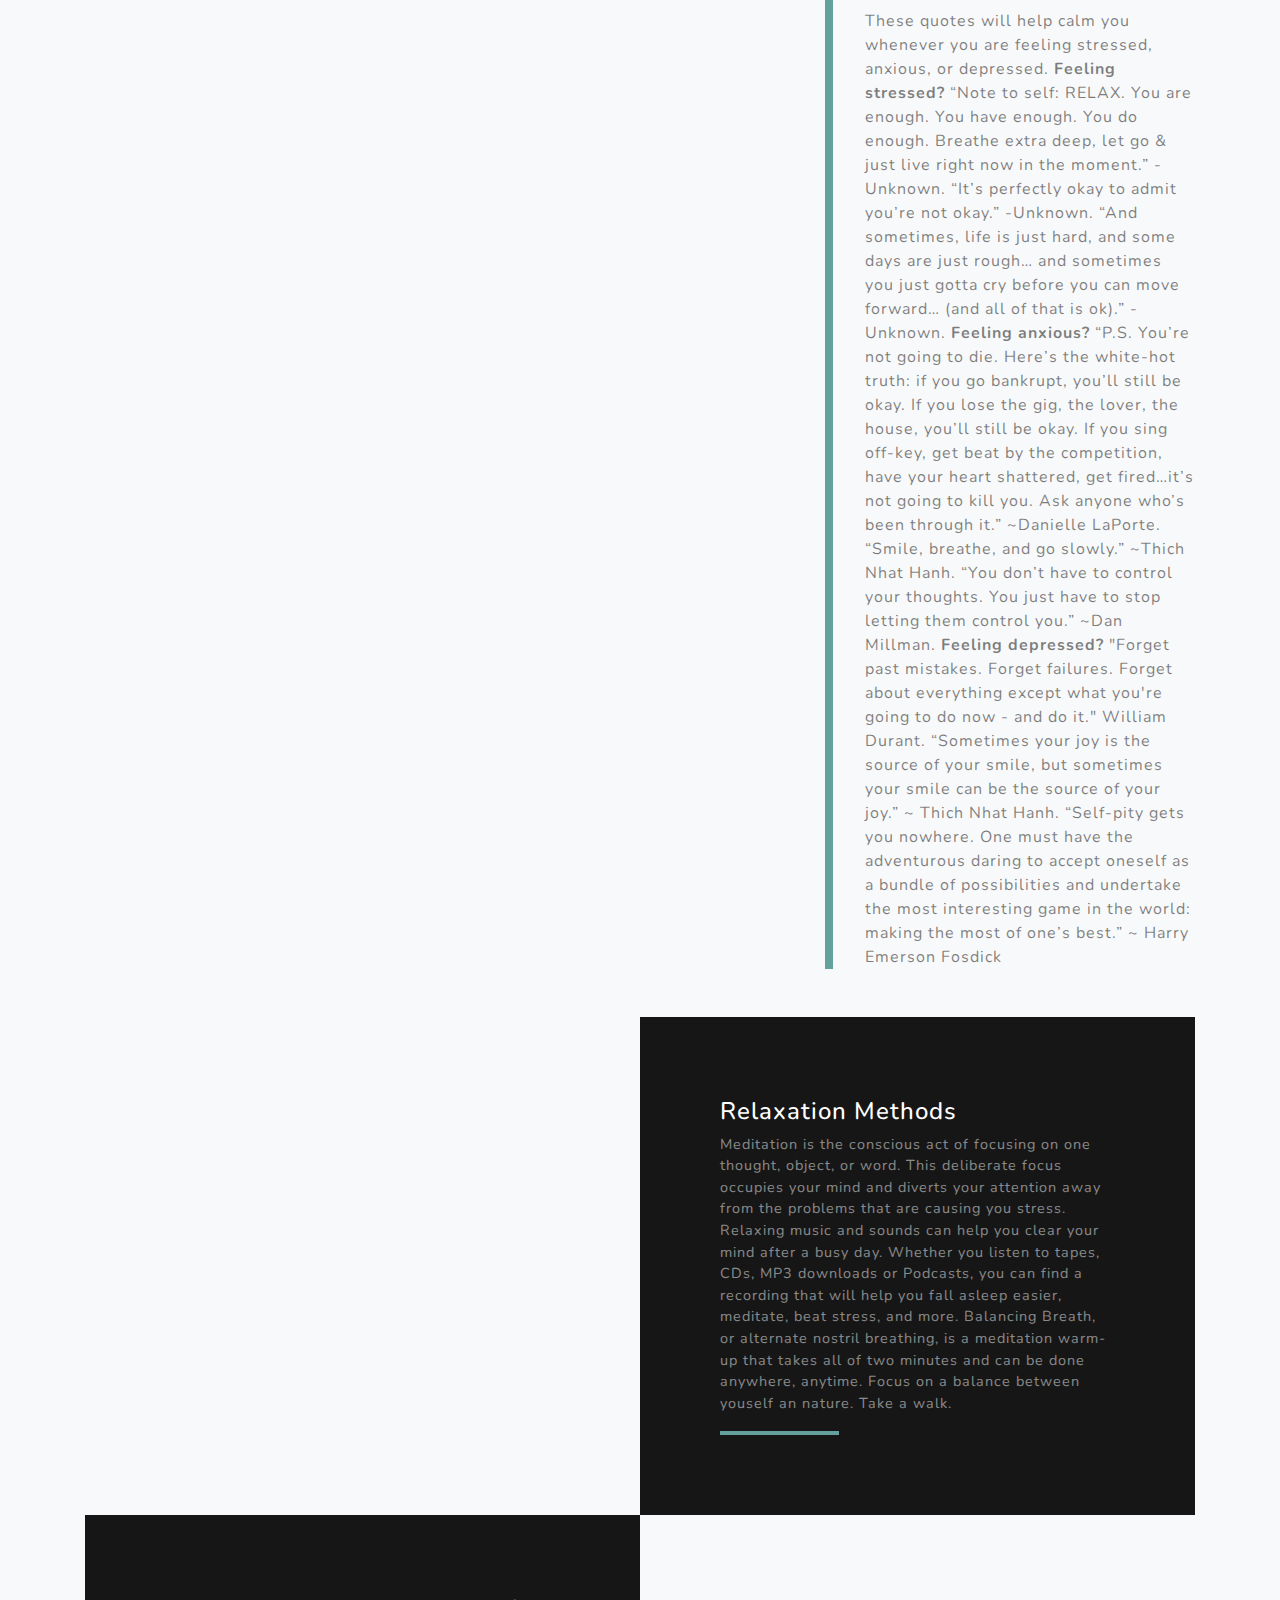
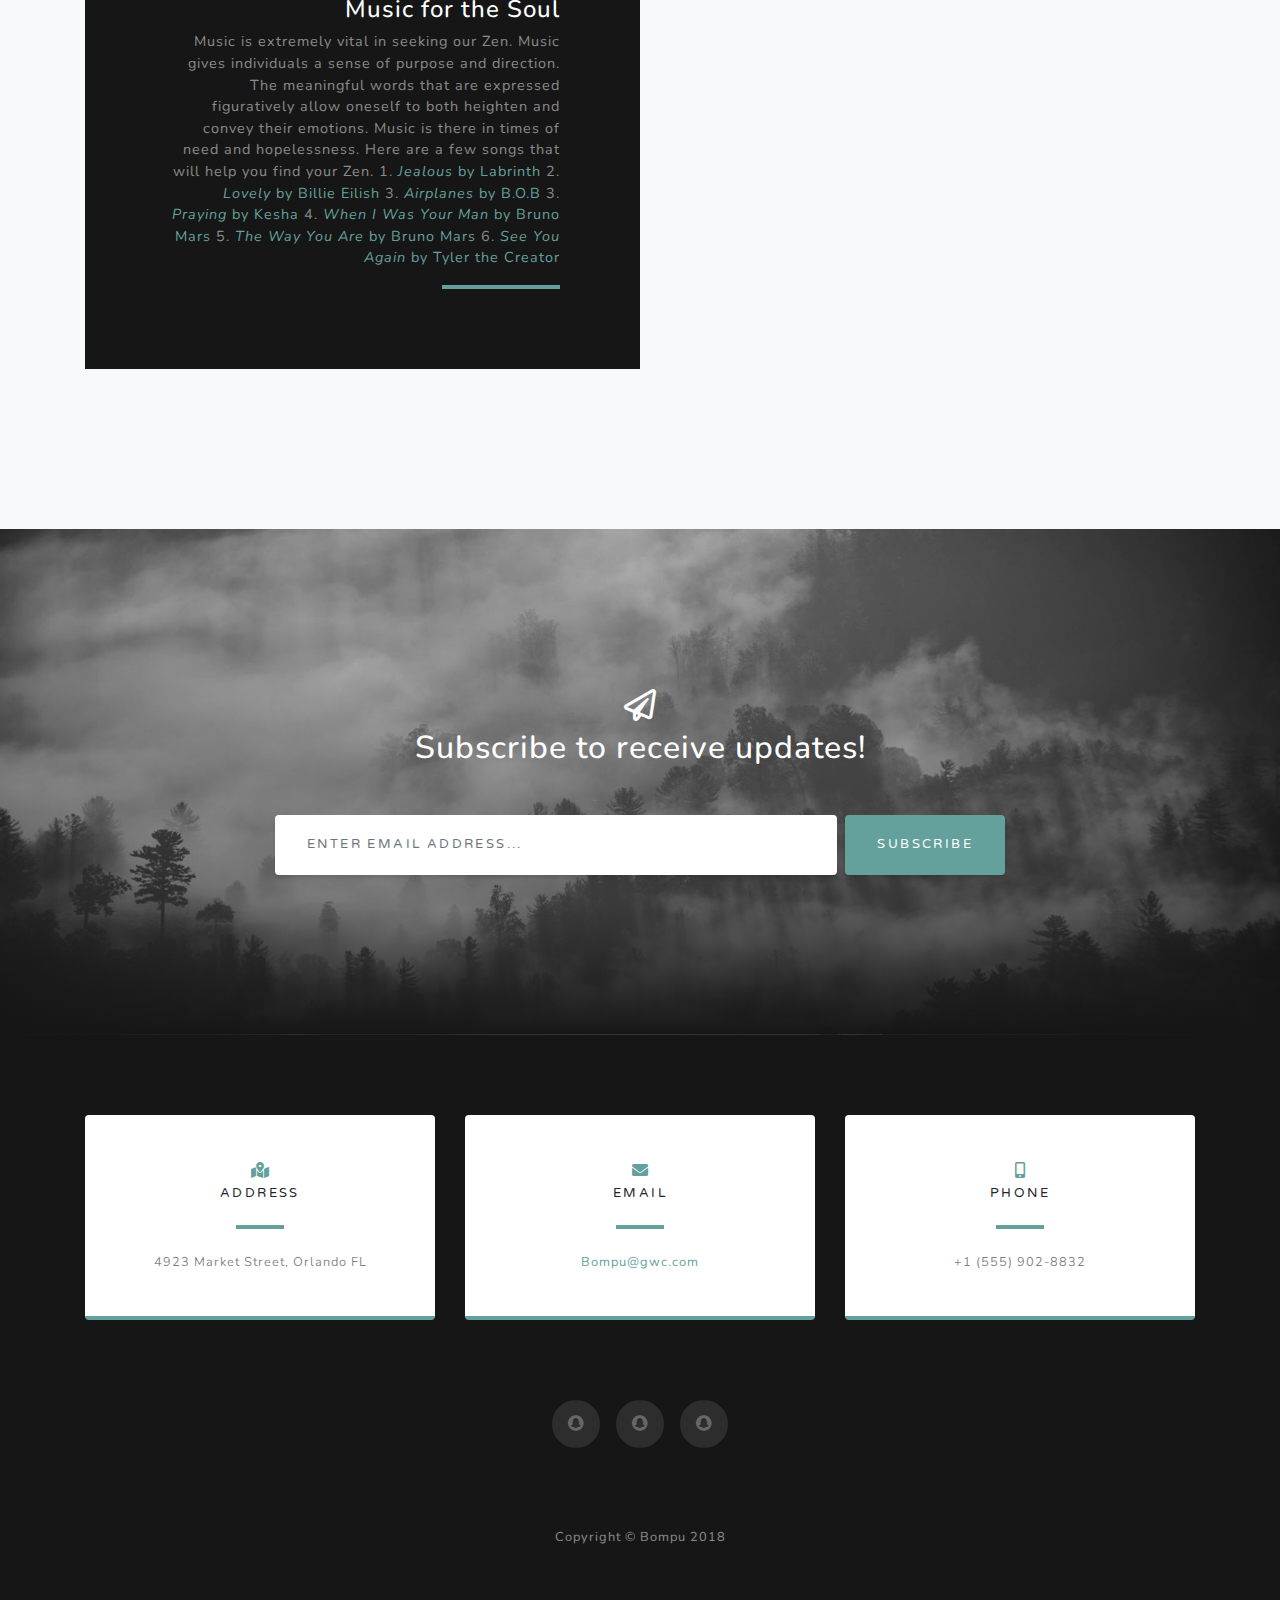
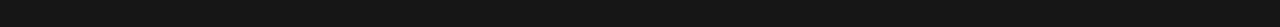
==== commit 74756c28: "changed index" ====
--- a/startbootstrap-grayscale-gh-pages/startbootstrap-grayscale-gh-pages/index.html
+++ b/startbootstrap-grayscale-gh-pages/startbootstrap-grayscale-gh-pages/index.html
@@ -8,7 +8,7 @@
     <meta name="description" content="">
     <meta name="author" content="">
 
-    <title>Grayscale - Start Bootstrap Theme</title>
+    <title>Bompu - Welcome- Theme</title>
 
     <!-- Bootstrap core CSS -->
     <link href="vendor/bootstrap/css/bootstrap.min.css" rel="stylesheet">
@@ -19,7 +19,7 @@
     <link href="https://fonts.googleapis.com/css?family=Nunito:200,200i,300,300i,400,400i,600,600i,700,700i,800,800i,900,900i" rel="stylesheet">
 
     <!-- Custom styles for this template -->
-    <link href="css/grayscale.min.css" rel="stylesheet">
+    <link href="css/grayscale.css" rel="stylesheet">
 
   </head>
 
@@ -28,7 +28,7 @@
     <!-- Navigation -->
     <nav class="navbar navbar-expand-lg navbar-light fixed-top" id="mainNav">
       <div class="container">
-        <a class="navbar-brand js-scroll-trigger" href="#page-top">Start Bootstrap</a>
+        <a class="navbar-brand js-scroll-trigger" href="#page-top">Zen Central</a>
         <button class="navbar-toggler navbar-toggler-right" type="button" data-toggle="collapse" data-target="#navbarResponsive" aria-controls="navbarResponsive" aria-expanded="false" aria-label="Toggle navigation">
           Menu
           <i class="fas fa-bars"></i>
@@ -39,10 +39,10 @@
               <a class="nav-link js-scroll-trigger" href="#about">About</a>
             </li>
             <li class="nav-item">
-              <a class="nav-link js-scroll-trigger" href="#projects">Projects</a>
+              <a class="nav-link js-scroll-trigger" href="#projects">Find Your Zen</a>
             </li>
             <li class="nav-item">
-              <a class="nav-link js-scroll-trigger" href="#signup">Contact</a>
+              <a class="nav-link js-scroll-trigger" href="#signup">Get in Touch</a>
             </li>
           </ul>
         </div>
@@ -53,8 +53,8 @@
     <header class="masthead">
       <div class="container d-flex h-100 align-items-center">
         <div class="mx-auto text-center">
-          <h1 class="mx-auto my-0 text-uppercase">Grayscale</h1>
-          <h2 class="text-white-50 mx-auto mt-2 mb-5">A free, responsive, one page Bootstrap theme created by Start Bootstrap.</h2>
+          <h1 class="mx-auto my-0 text-uppercase">Bompu</h1>
+          <h2 class="text-white-50 mx-auto mt-2 mb-5">Seeking balance, peace, and overall zen.</h2>
           <a href="#about" class="btn btn-primary js-scroll-trigger">Get Started</a>
         </div>
       </div>
@@ -65,14 +65,17 @@
       <div class="container">
         <div class="row">
           <div class="col-lg-8 mx-auto">
-            <h2 class="text-white mb-4">Built with Bootstrap 4</h2>
-            <p class="text-white-50">Grayscale is a free Bootstrap theme created by Start Bootstrap. It can be yours right now, simply download the template on
-              <a href="http://startbootstrap.com/template-overviews/grayscale/">the preview page</a>. The theme is open source, and you can use it for any purpose, personal or commercial.</p>
-          </div>
-        </div>
-        <img src="img/ipad.png" class="img-fluid" alt="">
-      </div>
-    </section>
+            <h2 class="text-white mb-4"></h2>
+            <p class="text-white-50">
+              <a href="http://startbootstrap.com/template-overviews/grayscale/"></a></p>
+              <p><font color="white">In a society where we can not always control what happens to us we seek outlets to better ourselves. By finding our balance and our "ZEN" facing the worlds challenges will suddenly become a lot easier. Taking a moment for yourself is extremely important in a society so rapidly advancing with the pressure to keep up exponentially increasing. In an era with such rapid development, it is essential to set aside time to focus on yourself. Zen points towards total relaxation. Focusing on yourself is essential to maintain a healthy and productive lifestyle. </font></p>
+          </div>
+        </div>
+        <img src="img/https://i.ytimg.com/vi/iSIXlT4X_wU/maxresdefault.jpg" class="img-fluid" alt="">
+      </div>
+    </section>
+
+
 
     <!-- Projects Section -->
     <section id="projects" class="projects-section bg-light">
@@ -81,12 +84,20 @@
         <!-- Featured Project Row -->
         <div class="row align-items-center no-gutters mb-4 mb-lg-5">
           <div class="col-xl-8 col-lg-7">
-            <img class="img-fluid mb-3 mb-lg-0" src="img/bg-masthead.jpg" alt="">
+
+            <img class="img-fluid mb-3 mb-lg-0" src="https://i2.wp.com/amolife.com/image/images/stories/Nature/landscapes/Calm_Nature_Photography_by_Pawel_Uchorczak_3.jpg" alt="">
           </div>
           <div class="col-xl-4 col-lg-5">
             <div class="featured-text text-center text-lg-left">
-              <h4>Shoreline</h4>
-              <p class="text-black-50 mb-0">Grayscale is open source and MIT licensed. This means you can use it for any project - even commercial projects! Download it, customize it, and publish your website!</p>
+              <h4>Quotes</h4>
+              <p class="text-black-50 mb-0">These quotes will help calm you whenever you are feeling stressed, anxious, or depressed.
+                <b>Feeling stressed?</b> “Note to self: RELAX. You are enough. You have enough. You do enough. Breathe extra deep, let go & just live right now in the moment.” -Unknown. “It’s perfectly okay to admit you’re not okay.” -Unknown. “And sometimes, life is just hard, and some days are just rough… and sometimes you just gotta cry before you can move forward… (and all of that is ok).” -Unknown.
+                <b>Feeling anxious?</b> “P.S. You’re not going to die. Here’s the white-hot truth: if you go bankrupt, you’ll still be okay. If you lose the gig, the lover, the house, you’ll still be okay. If you sing off-key, get beat by the competition, have your heart shattered, get fired…it’s not going to kill you. Ask anyone who’s been through it.” ~Danielle LaPorte. “Smile, breathe, and go slowly.” ~Thich Nhat Hanh. “You don’t have to control your thoughts. You just have to stop letting them control you.” ~Dan Millman. <b>Feeling depressed?</b> "Forget past mistakes. Forget failures. Forget about everything except what you're going to do now - and do it." William Durant. “Sometimes your joy is the source of your smile, but sometimes your smile can be the source of your joy.” ~ Thich Nhat Hanh. “Self-pity gets you nowhere. One must have the adventurous daring to accept oneself as a bundle of possibilities and undertake the most interesting game in the world: making the most of one’s best.” ~ Harry Emerson Fosdick
+
+
+
+
+ </p>
             </div>
           </div>
         </div>
@@ -94,14 +105,15 @@
         <!-- Project One Row -->
         <div class="row justify-content-center no-gutters mb-5 mb-lg-0">
           <div class="col-lg-6">
-            <img class="img-fluid" src="img/demo-image-01.jpg" alt="">
+            <img class="img-fluid" src="http://sfwallpaper.com/images/summer-forest-wallpaper-7.jpg" alt="">
           </div>
           <div class="col-lg-6">
             <div class="bg-black text-center h-100 project">
               <div class="d-flex h-100">
                 <div class="project-text w-100 my-auto text-center text-lg-left">
-                  <h4 class="text-white">Misty</h4>
-                  <p class="mb-0 text-white-50">An example of where you can put an image of a project, or anything else, along with a description.</p>
+                  <p class="mb-0 text-white-50"></p>
+                  <h4 class="text-white">Relaxation Methods</h4>
+                  <p class="mb-0 text-white-50">Meditation is the conscious act of focusing on one thought, object, or word. This deliberate focus occupies your mind and diverts your attention away from the problems that are causing you stress. Relaxing music and sounds can help you clear your mind after a busy day. Whether you listen to tapes, CDs, MP3 downloads or Podcasts, you can find a recording that will help you fall asleep easier, meditate, beat stress, and more. Balancing Breath, or alternate nostril breathing, is a meditation warm-up that takes all of two minutes and can be done anywhere, anytime. Focus on a balance between youself an nature. Take a walk.</p>
                   <hr class="d-none d-lg-block mb-0 ml-0">
                 </div>
               </div>
@@ -112,14 +124,14 @@
         <!-- Project Two Row -->
         <div class="row justify-content-center no-gutters">
           <div class="col-lg-6">
-            <img class="img-fluid" src="img/demo-image-02.jpg" alt="">
+            <img class="img-fluid" src="https://www.wallpaperup.com/uploads/wallpapers/2013/04/19/76645/1d185f93791046dbd96b7e5c97cf937b-700.jpg" alt="">
           </div>
           <div class="col-lg-6 order-lg-first">
             <div class="bg-black text-center h-100 project">
               <div class="d-flex h-100">
                 <div class="project-text w-100 my-auto text-center text-lg-right">
-                  <h4 class="text-white">Mountains</h4>
-                  <p class="mb-0 text-white-50">Another example of a project with its respective description. These sections work well responsively as well, try this theme on a small screen!</p>
+                  <h4 class="text-white">Music for the Soul</h4>
+                  <p class="mb-0 text-white-50">Music is extremely vital in seeking our Zen. Music gives individuals a sense of purpose and direction. The meaningful words that are expressed figuratively allow oneself to both heighten and convey their emotions. Music is there in times of need and hopelessness. Here are a few songs that will help you find your Zen. 1. <a target="_blank" href="https://youtu.be/50VWOBi0VFsJealous"> <i> Jealous </i> by Labrinth</a>   2. <a target="_blank" href="https://youtu.be/V1Pl8CzNzCwLovely"><i> Lovely </i> by Billie Eilish </a>  3. <a target="_blank" href="https://youtu.be/kn6-c223DUUAirplanes"> <i>Airplanes</i> by B.O.B </a>   3. <a target="_blank" href="https://youtu.be/v-Dur3uXXCQPraying"> <i> Praying </i> by Kesha </a> 4. <a target="_blank" href="https://youtu.be/ekzHIouo8Q4"><i>When I Was Your Man</i> by Bruno Mars</a> 5. <a target="_blank" href="https://youtu.be/LjhCEhWiKXkJust"><i>The Way You Are</i> by Bruno Mars </a> 6. <a target="_blank" href="https://youtu.be/TGgcC5xg9YI"><i>See You Again</i> by Tyler the Creator </a> </p>
                   <hr class="d-none d-lg-block mb-0 mr-0">
                 </div>
               </div>
@@ -173,7 +185,7 @@
                 <h4 class="text-uppercase m-0">Email</h4>
                 <hr class="my-4">
                 <div class="small text-black-50">
-                  <a href="#">hello@yourdomain.com</a>
+                  <a href="#">Bompu@gwc.com</a>
                 </div>
               </div>
             </div>
@@ -192,14 +204,14 @@
         </div>
 
         <div class="social d-flex justify-content-center">
-          <a href="#" class="mx-2">
-            <i class="fab fa-twitter"></i>
+          <a target="_blank" href="https://www.snapchat.com/add/dannyd246" class="mx-2">
+            <i class="fab fa-snapchat"></i>
           </a>
-          <a href="#" class="mx-2">
-            <i class="fab fa-facebook-f"></i>
+          <a target="_blank" href="https://www.snapchat.com/add/ritter.isabelle" class="mx-2">
+            <i class="fab fa-snapchat"></i>
           </a>
-          <a href="#" class="mx-2">
-            <i class="fab fa-github"></i>
+          <a target="_blank" href="https://www.snapchat.com/add/kaylishous411" class="mx-2">
+            <i class="fab fa-snapchat"></i>
           </a>
         </div>
 
@@ -209,7 +221,7 @@
     <!-- Footer -->
     <footer class="bg-black small text-center text-white-50">
       <div class="container">
-        Copyright &copy; Your Website 2018
+        Copyright &copy; Bompu 2018
       </div>
     </footer>
 
--- a/startbootstrap-grayscale-gh-pages/startbootstrap-grayscale-gh-pages/css/grayscale.css
+++ b/startbootstrap-grayscale-gh-pages/startbootstrap-grayscale-gh-pages/css/grayscale.css
@@ -0,0 +1,302 @@
+/*!
+ * Start Bootstrap - Grayscale v5.0.1 (https://startbootstrap.com/template-overviews/grayscale)
+ * Copyright 2013-2018 Start Bootstrap
+ * Licensed under MIT (https://github.com/BlackrockDigital/startbootstrap-grayscale/blob/master/LICENSE)
+ */
+#mainNav {
+  min-height: 56px;
+  background-color: #fff;
+}
+
+#mainNav .navbar-toggler {
+  font-size: 80%;
+  padding: 0.75rem;
+  color: #64a19d;
+  border: 1px solid #64a19d;
+}
+
+#mainNav .navbar-toggler:focus {
+  outline: none;
+}
+
+#mainNav .navbar-brand {
+  color: #161616;
+  font-weight: 700;
+  padding: .9rem 0;
+}
+
+#mainNav .navbar-nav .nav-item:hover {
+  color: fade(white, 80%);
+  outline: none;
+  background-color: transparent;
+}
+
+#mainNav .navbar-nav .nav-item:active, #mainNav .navbar-nav .nav-item:focus {
+  outline: none;
+  background-color: transparent;
+}
+
+@media (min-width: 992px) {
+  #mainNav {
+    padding-top: 0;
+    padding-bottom: 0;
+    border-bottom: none;
+    background-color: transparent;
+    transition: background-color 0.3s ease-in-out;
+  }
+  #mainNav .navbar-brand {
+    padding: .5rem 0;
+    color: rgba(255, 255, 255, 0.5);
+  }
+  #mainNav .nav-link {
+    transition: none;
+    padding: 2rem 1.5rem;
+    color: rgba(255, 255, 255, 0.5);
+  }
+  #mainNav .nav-link:hover {
+    color: rgba(255, 255, 255, 0.75);
+  }
+  #mainNav .nav-link:active {
+    color: white;
+  }
+  #mainNav.navbar-shrink {
+    background-color: #fff;
+  }
+  #mainNav.navbar-shrink .navbar-brand {
+    color: #161616;
+  }
+  #mainNav.navbar-shrink .nav-link {
+    color: #161616;
+    padding: 1.5rem 1.5rem 1.25rem;
+    border-bottom: 0.25rem solid transparent;
+  }
+  #mainNav.navbar-shrink .nav-link:hover {
+    color: #64a19d;
+  }
+  #mainNav.navbar-shrink .nav-link:active {
+    color: #467370;
+  }
+  #mainNav.navbar-shrink .nav-link.active {
+    color: #64a19d;
+    outline: none;
+    border-bottom: 0.25rem solid #64a19d;
+  }
+}
+
+.masthead {
+  position: relative;
+  width: 100%;
+  height: auto;
+  min-height: 35rem;
+  padding: 15rem 0;
+  background: linear-gradient(to bottom, rgba(22, 22, 22, 0.1) 0%, rgba(22, 22, 22, 0.5) 75%, #161616 100%), url("../img/bg-masthead.jpg");
+  background-position: center;
+  background-repeat: no-repeat;
+  background-attachment: scroll;
+  background-size: cover;
+}
+
+.masthead h1 {
+  font-family: 'Varela Round';
+  font-size: 2.5rem;
+  line-height: 2.5rem;
+  letter-spacing: 0.8rem;
+  background: -webkit-linear-gradient(rgba(255, 255, 255, 0.9), rgba(255, 255, 255, 0));
+  -webkit-text-fill-color: transparent;
+  -webkit-background-clip: text;
+}
+
+.masthead h2 {
+  max-width: 20rem;
+  font-size: 1rem;
+}
+
+@media (min-width: 768px) {
+  .masthead h1 {
+    font-size: 4rem;
+    line-height: 4rem;
+  }
+}
+
+@media (min-width: 992px) {
+  .masthead {
+    height: 100vh;
+    padding: 0;
+  }
+  .masthead h1 {
+    font-size: 6.5rem;
+    line-height: 6.5rem;
+    letter-spacing: 0.8rem;
+  }
+  .masthead h2 {
+    max-width: 30rem;
+    font-size: 1.25rem;
+  }
+}
+
+.btn {
+  box-shadow: 0 0.1875rem 0.1875rem 0 rgba(0, 0, 0, 0.1) !important;
+  padding: 1.25rem 2rem;
+  font-family: 'Varela Round';
+  font-size: 80%;
+  text-transform: uppercase;
+  letter-spacing: .15rem;
+  border: 0;
+}
+
+.btn-primary {
+  background-color: #64a19d;
+}
+
+.btn-primary:hover {
+  background-color: #4f837f;
+}
+
+.btn-primary:focus {
+  background-color: #4f837f;
+  color: white;
+}
+
+.btn-primary:active {
+  background-color: #467370 !important;
+}
+
+.about-section {
+  padding-top: 10rem;
+  background: linear-gradient(to bottom, #161616 0%, rgba(22, 22, 22, 0.9) 75%, rgba(22, 22, 22, 0.8) 100%);
+  color: white;
+}
+
+.about-section p {
+  margin-bottom: 5rem;
+}
+
+.projects-section {
+  padding: 10rem 0;
+}
+
+.projects-section .featured-text {
+  padding: 2rem;
+}
+
+@media (min-width: 992px) {
+  .projects-section .featured-text {
+    padding: 0 0 0 2rem;
+    border-left: 0.5rem solid #64a19d;
+  }
+}
+
+.projects-section .project-text {
+  padding: 3rem;
+  font-size: 90%;
+}
+
+@media (min-width: 992px) {
+  .projects-section .project-text {
+    padding: 5rem;
+  }
+  .projects-section .project-text hr {
+    border-color: #64a19d;
+    border-width: .25rem;
+    width: 30%;
+  }
+}
+
+.signup-section {
+  padding: 10rem 0;
+  background: linear-gradient(to bottom, rgba(22, 22, 22, 0.1) 0%, rgba(22, 22, 22, 0.5) 75%, #161616 100%), url("../img/bg-signup.jpg");
+  background-position: center;
+  background-repeat: no-repeat;
+  background-attachment: scroll;
+  background-size: cover;
+}
+
+.signup-section .form-inline input {
+  box-shadow: 0 0.1875rem 0.1875rem 0 rgba(0, 0, 0, 0.1) !important;
+  padding: 1.25rem 2rem;
+  height: auto;
+  font-family: 'Varela Round';
+  font-size: 80%;
+  text-transform: uppercase;
+  letter-spacing: 0.15rem;
+  border: 0;
+}
+
+.contact-section {
+  padding: 5rem 0 0;
+}
+
+.contact-section .card {
+  border: 0;
+  border-bottom: 0.25rem solid #64a19d;
+}
+
+.contact-section .card h4 {
+  font-size: 0.8rem;
+  font-family: 'Varela Round';
+  text-transform: uppercase;
+  letter-spacing: 0.15rem;
+}
+
+.contact-section .card hr {
+  border-color: #64a19d;
+  border-width: 0.25rem;
+  width: 3rem;
+}
+
+.contact-section .social {
+  margin-top: 5rem;
+}
+
+.contact-section .social a {
+  text-align: center;
+  height: 3rem;
+  width: 3rem;
+  background: rgba(255, 255, 255, 0.1);
+  border-radius: 100%;
+  line-height: 3rem;
+  color: rgba(255, 255, 255, 0.3);
+}
+
+.contact-section .social a:hover {
+  color: rgba(255, 255, 255, 0.5);
+}
+
+.contact-section .social a:active {
+  color: #fff;
+}
+
+body {
+  font-family: 'Nunito';
+  letter-spacing: 0.0625em;
+}
+
+a {
+  color: #64a19d;
+}
+
+a:focus, a:hover {
+  text-decoration: none;
+  color: #3c6360;
+}
+
+.bg-black {
+  background-color: #161616 !important;
+}
+
+.bg-primary {
+  background-color: #64a19d !important;
+}
+
+.text-primary {
+  color: #64a19d !important;
+}
+
+footer {
+  padding: 5rem 0;
+}
+
+.img-fluid {
+    max-width: 100%;
+    height: 1000px;
+}
